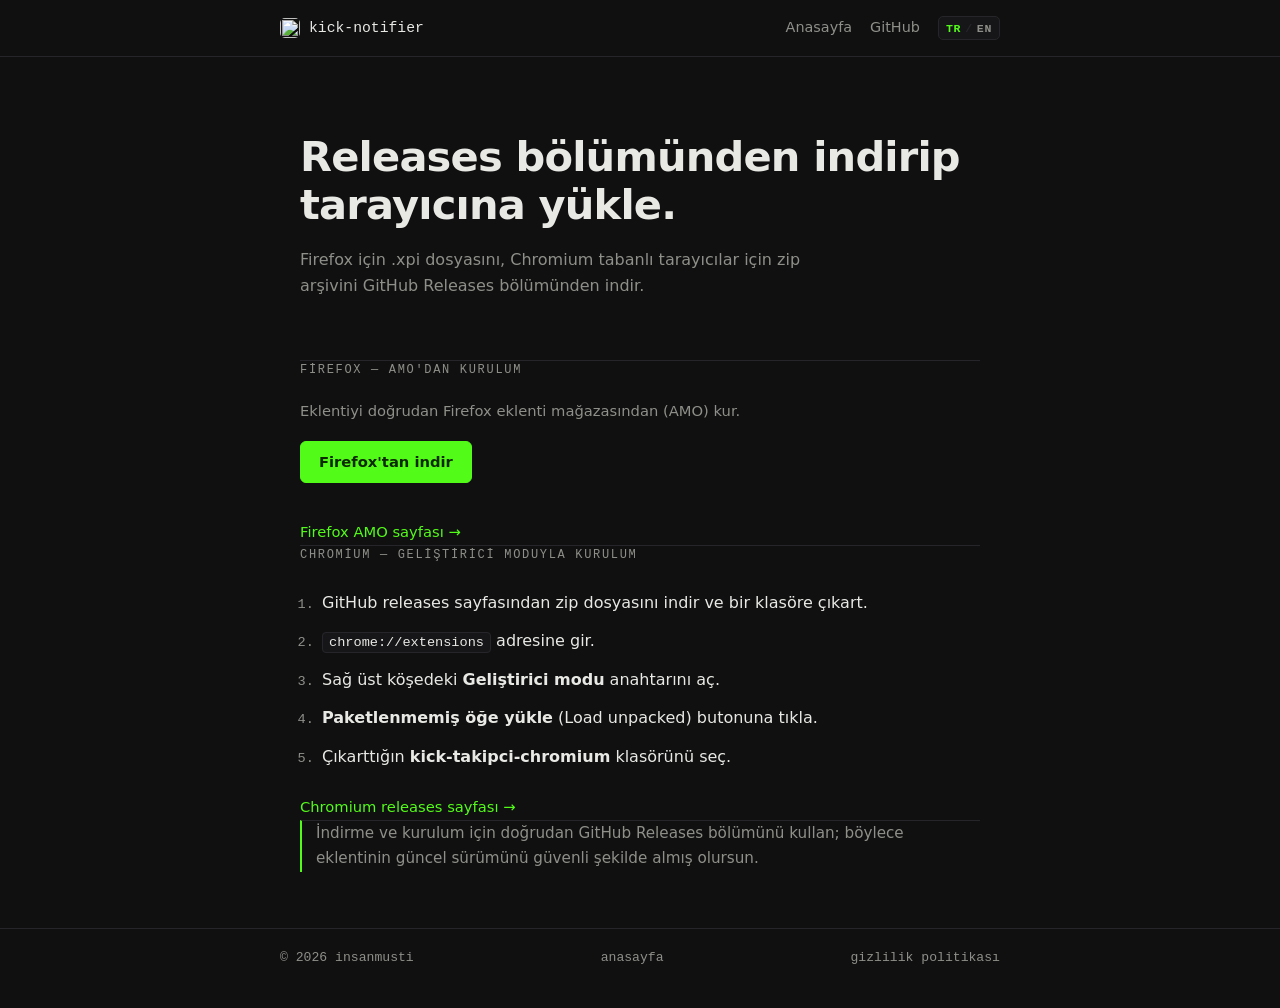
==== docs.html @ 858e82fa "remove changelog section from site" ====
<!doctype html>
<html lang="tr">
  <head>
    <meta charset="UTF-8" />
    <meta name="viewport" content="width=device-width, initial-scale=1.0" />
    <title>Kurulum Rehberi | Kick Notifier</title>
    <meta
      name="description"
      content="Kick Notifier eklentisini Firefox'a ve Chromium tabanlı tarayıcılara nasıl kuracağını öğren."
    />
    <meta
      http-equiv="Content-Security-Policy"
      content="default-src 'none'; style-src 'self'; img-src 'self'; script-src 'self'"
    />
    <link rel="icon" href="logo.png" />
    <link rel="stylesheet" href="styles.css" />
    <script src="lang.js?v=3" defer></script>
  </head>
  <body>
    <header class="site-header">
      <div class="wrap bar">
        <a class="brand" href="index.html">
          <img src="logo.png" alt="" width="20" height="20" />
          <span>kick-notifier</span>
        </a>
        <nav aria-label="Ana menü">
          <a href="index.html" data-i18n="nav.home">Anasayfa</a>
          <a href="https://github.com/insanmusti/kick-notifier" target="_blank" rel="noreferrer">GitHub</a>
          <button id="lang-toggle" class="lang-btn" type="button" title="Dil / Language">EN</button>
        </nav>
      </div>
    </header>

    <main class="wrap">
      <section class="intro">
        <h1 data-i18n="docs.h1">Releases bölümünden indirip tarayıcına yükle.</h1>
        <p class="lead" data-i18n="docs.lead">
          Firefox için .xpi dosyasını, Chromium tabanlı tarayıcılar için zip
          arşivini GitHub Releases bölümünden indir.
        </p>
      </section>

      <section id="firefox">
        <h2 class="section-title" data-i18n="docs.firefox">Firefox &mdash; AMO'dan kurulum</h2>
        <p class="docs-desc" data-i18n="docs.ff.desc">Eklentiyi doğrudan Firefox eklenti mağazasından (AMO) kur.</p>
        <a
          class="btn btn-solid docs-btn"
          href="https://addons.mozilla.org/en-US/firefox/addon/kick-live-stream-notifier/"
          target="_blank"
          rel="noreferrer"
        >
          <span data-i18n="docs.ff.btn">Firefox'tan indir</span>
        </a>
        <p class="after-steps">
          <a href="https://addons.mozilla.org/en-US/firefox/addon/kick-live-stream-notifier/" target="_blank" rel="noreferrer">
            <span data-i18n="docs.amo">Firefox AMO sayfası</span> &rarr;
          </a>
        </p>
      </section>

      <section id="chromium">
        <h2 class="section-title" data-i18n="docs.chromium">Chromium &mdash; geliştirici moduyla kurulum</h2>
        <ol class="steps">
          <li data-i18n="docs.c1">GitHub releases sayfasından zip dosyasını indir ve bir klasöre çıkart.</li>
          <li data-i18n="docs.c2"><code>chrome://extensions</code> adresine gir.</li>
          <li data-i18n="docs.c3">Sağ üst köşedeki <strong>Geliştirici modu</strong> anahtarını aç.</li>
          <li data-i18n="docs.c4"><strong>Paketlenmemiş öğe yükle</strong> (Load unpacked) butonuna tıkla.</li>
          <li data-i18n="docs.c5">Çıkarttığın <strong>kick-takipci-chromium</strong> klasörünü seç.</li>
        </ol>
        <p class="after-steps">
          <a href="https://github.com/insanmusti/kick-takipci-chromium/releases" target="_blank" rel="noreferrer">
            <span data-i18n="docs.chr">Chromium releases sayfası</span> &rarr;
          </a>
        </p>
      </section>

      <section class="note">
        <p data-i18n="docs.note">
          İndirme ve kurulum için doğrudan GitHub Releases bölümünü kullan; böylece
          eklentinin güncel sürümünü güvenli şekilde almış olursun.
        </p>
      </section>
    </main>

    <footer class="site-footer">
      <div class="wrap bar">
        <span data-i18n="footer.copy">&copy; 2026 insanmusti</span>
        <a href="index.html" data-i18n="footer.home.index">anasayfa</a>
        <a href="privacy.html" data-i18n="footer.privacy">gizlilik politikası</a>
      </div>
    </footer>
  </body>
</html>
---- styles.css ----
:root {
  --bg: #101011;
  --bg-soft: #161618;
  --text: #e8e8e4;
  --muted: #8f8f89;
  --line: #26262a;
  --accent: #53fc18;
}

* { box-sizing: border-box; }

html { scroll-behavior: smooth; }

body {
  margin: 0;
  min-height: 100vh;
  display: flex;
  flex-direction: column;
  background: var(--bg);
  color: var(--text);
  font: 16px/1.65 system-ui, -apple-system, "Segoe UI", sans-serif;
  -webkit-font-smoothing: antialiased;
}

img { display: block; }

a { color: inherit; text-decoration: none; }

::selection { background: var(--accent); color: #000; }

:focus-visible { outline: 1px solid var(--accent); outline-offset: 3px; }

.wrap {
  width: 100%;
  max-width: 720px;
  margin: 0 auto;
  padding: 0 20px;
}

.bar {
  display: flex;
  align-items: center;
  justify-content: space-between;
  gap: 16px;
}

/* header */

.site-header {
  border-bottom: 1px solid var(--line);
}

.site-header .bar {
  padding: 16px 0;
}

.brand {
  display: inline-flex;
  align-items: center;
  gap: 9px;
  font-family: ui-monospace, "SF Mono", Menlo, monospace;
  font-size: 0.92rem;
}

.brand img {
  width: 20px;
  height: 20px;
  border-radius: 5px;
}

nav {
  display: flex;
  flex-wrap: wrap;
  gap: 18px;
  font-size: 0.9rem;
  color: var(--muted);
}

nav a:hover { color: var(--text); }

.lang-btn {
  appearance: none;
  display: inline-flex;
  align-items: center;
  justify-content: center;
  gap: 4px;
  height: 24px;
  padding: 0 7px;
  border: 1px solid var(--line);
  border-radius: 5px;
  background: var(--bg-soft);
  color: var(--muted);
  font-family: ui-monospace, "SF Mono", Menlo, monospace;
  font-size: 0.72rem;
  font-weight: 600;
  letter-spacing: 0.06em;
  cursor: pointer;
  transition: color 0.15s ease, border-color 0.15s ease;
}

.lang-btn i {
  font-style: normal;
  color: var(--line);
}

.lang-btn span { color: var(--muted); }

.lang-btn span.on { color: var(--accent); }

.lang-btn:hover {
  color: var(--text);
  border-color: var(--accent);
}

main { flex: 1; }

/* intro */

.intro {
  padding: 76px 0 60px;
}

h1 {
  margin: 0 0 18px;
  max-width: 24ch;
  font-size: clamp(1.9rem, 5vw, 2.6rem);
  font-weight: 650;
  line-height: 1.15;
  letter-spacing: -0.02em;
}

.lead {
  max-width: 52ch;
  margin: 0;
  color: var(--muted);
}

.actions {
  display: flex;
  flex-wrap: wrap;
  gap: 10px;
  margin-top: 30px;
}

.btn {
  display: inline-flex;
  align-items: center;
  height: 42px;
  padding: 0 18px;
  border: 1px solid var(--line);
  border-radius: 6px;
  font-size: 0.92rem;
  font-weight: 500;
  transition: background 0.15s ease, border-color 0.15s ease;
}

.btn:hover {
  background: var(--bg-soft);
  border-color: #3a3a40;
}

.btn-solid {
  background: var(--accent);
  border-color: var(--accent);
  color: #0c2900;
  font-weight: 600;
}

.btn-solid:hover {
  background: #48dd13;
  border-color: #48dd13;
}

.compat {
  margin: 22px 0 0;
  color: var(--muted);
  font-family: ui-monospace, "SF Mono", Menlo, monospace;
  font-size: 0.82rem;
}

/* sections */

section + section {
  border-top: 1px solid var(--line);
}

#ozellikler,
#indir {
  padding: 44px 0;
}

.section-title {
  margin: 0 0 18px;
  font-family: ui-monospace, "SF Mono", Menlo, monospace;
  font-size: 0.75rem;
  font-weight: 500;
  letter-spacing: 0.14em;
  text-transform: uppercase;
  color: var(--muted);
}

.feature-list {
  list-style: none;
  margin: 0;
  padding: 0;
}

.feature-list li {
  display: flex;
  gap: 18px;
  padding: 13px 0;
}

.feature-list li:not(:last-child) {
  border-bottom: 1px solid var(--line);
}

.feature-list strong {
  flex: 0 0 130px;
  font-weight: 600;
}

.feature-list span {
  color: var(--muted);
}

/* downloads */

.downloads {
  display: grid;
  grid-template-columns: repeat(2, minmax(0, 1fr));
  border-top: 1px solid var(--line);
  border-bottom: 1px solid var(--line);
}

.dl {
  padding: 22px 0;
}

.dl:last-child {
  padding-left: 26px;
  border-left: 1px solid var(--line);
}

.dl h3 {
  margin: 0 0 6px;
  font-size: 1rem;
}

.dl p {
  margin: 0 0 12px;
  color: var(--muted);
  font-size: 0.92rem;
}

.dl a {
  color: var(--accent);
  font-size: 0.92rem;
}

.dl a:hover { text-decoration: underline; }

/* docs */

.steps {
  margin: 0;
  padding: 0 0 0 22px;
}

.docs-btn {
  margin: 0 0 18px;
}

.docs-desc {
  margin: 0 0 18px;
  color: var(--muted);
  font-size: 0.92rem;
}

.steps li {
  padding: 6px 0;
}

.steps li::marker {
  color: var(--muted);
  font-family: ui-monospace, "SF Mono", Menlo, monospace;
  font-size: 0.85em;
}

.after-steps {
  margin: 18px 0 0;
}

.after-steps a {
  color: var(--accent);
  font-size: 0.92rem;
}

.after-steps a:hover { text-decoration: underline; }

code {
  padding: 2px 6px;
  border: 1px solid var(--line);
  border-radius: 4px;
  background: var(--bg-soft);
  font-family: ui-monospace, "SF Mono", Menlo, monospace;
  font-size: 0.85em;
}

.note {
  margin-bottom: 56px;
  padding-left: 14px;
  border-left: 2px solid var(--accent);
}

.note p {
  margin: 0;
  color: var(--muted);
  font-size: 0.95rem;
}

/* footer */

.site-footer {
  border-top: 1px solid var(--line);
}

.site-footer .bar {
  padding: 18px 0 40px;
  color: var(--muted);
  font-family: ui-monospace, "SF Mono", Menlo, monospace;
  font-size: 0.82rem;
}

.site-footer a:hover { color: var(--text); }

@media (max-width: 560px) {
  .intro { padding: 56px 0 44px; }

  .downloads { grid-template-columns: 1fr; }

  .dl:last-child {
    padding-left: 0;
    border-left: 0;
    border-top: 1px solid var(--line);
  }
}
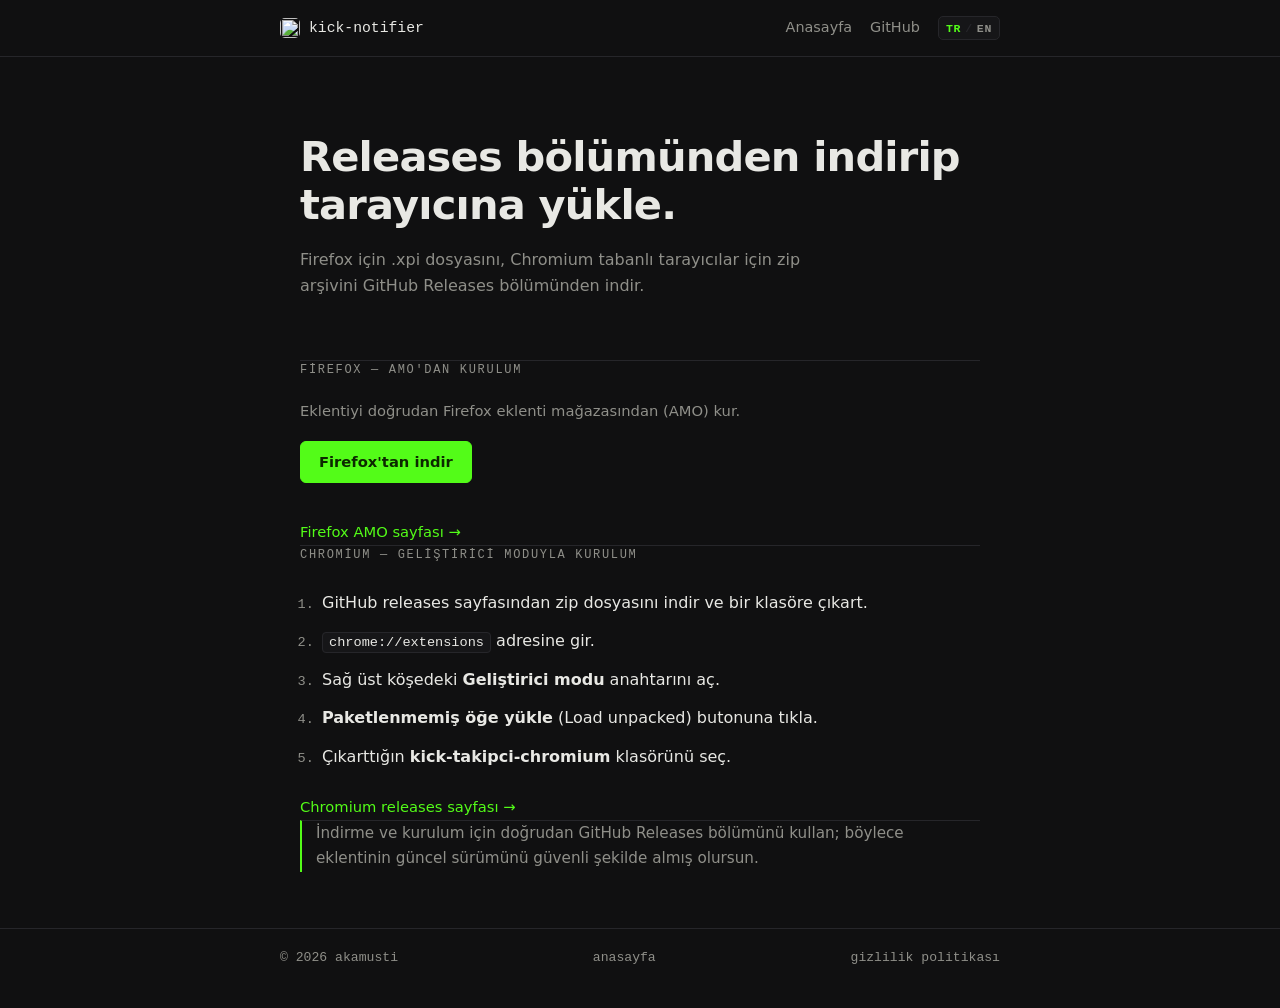
==== commit 6e9697d7: "rename github user insanmusti to akamusti" ====
--- a/docs.html
+++ b/docs.html
@@ -25,7 +25,7 @@
         </a>
         <nav aria-label="Ana menü">
           <a href="index.html" data-i18n="nav.home">Anasayfa</a>
-          <a href="https://github.com/insanmusti/kick-notifier" target="_blank" rel="noreferrer">GitHub</a>
+          <a href="https://github.com/akamusti/kick-notifier" target="_blank" rel="noreferrer">GitHub</a>
           <button id="lang-toggle" class="lang-btn" type="button" title="Dil / Language">EN</button>
         </nav>
       </div>
@@ -68,7 +68,7 @@
           <li data-i18n="docs.c5">Çıkarttığın <strong>kick-takipci-chromium</strong> klasörünü seç.</li>
         </ol>
         <p class="after-steps">
-          <a href="https://github.com/insanmusti/kick-takipci-chromium/releases" target="_blank" rel="noreferrer">
+          <a href="https://github.com/akamusti/kick-takipci-chromium/releases" target="_blank" rel="noreferrer">
             <span data-i18n="docs.chr">Chromium releases sayfası</span> &rarr;
           </a>
         </p>
@@ -84,7 +84,7 @@
 
     <footer class="site-footer">
       <div class="wrap bar">
-        <span data-i18n="footer.copy">&copy; 2026 insanmusti</span>
+        <span data-i18n="footer.copy">&copy; 2026 akamusti</span>
         <a href="index.html" data-i18n="footer.home.index">anasayfa</a>
         <a href="privacy.html" data-i18n="footer.privacy">gizlilik politikası</a>
       </div>
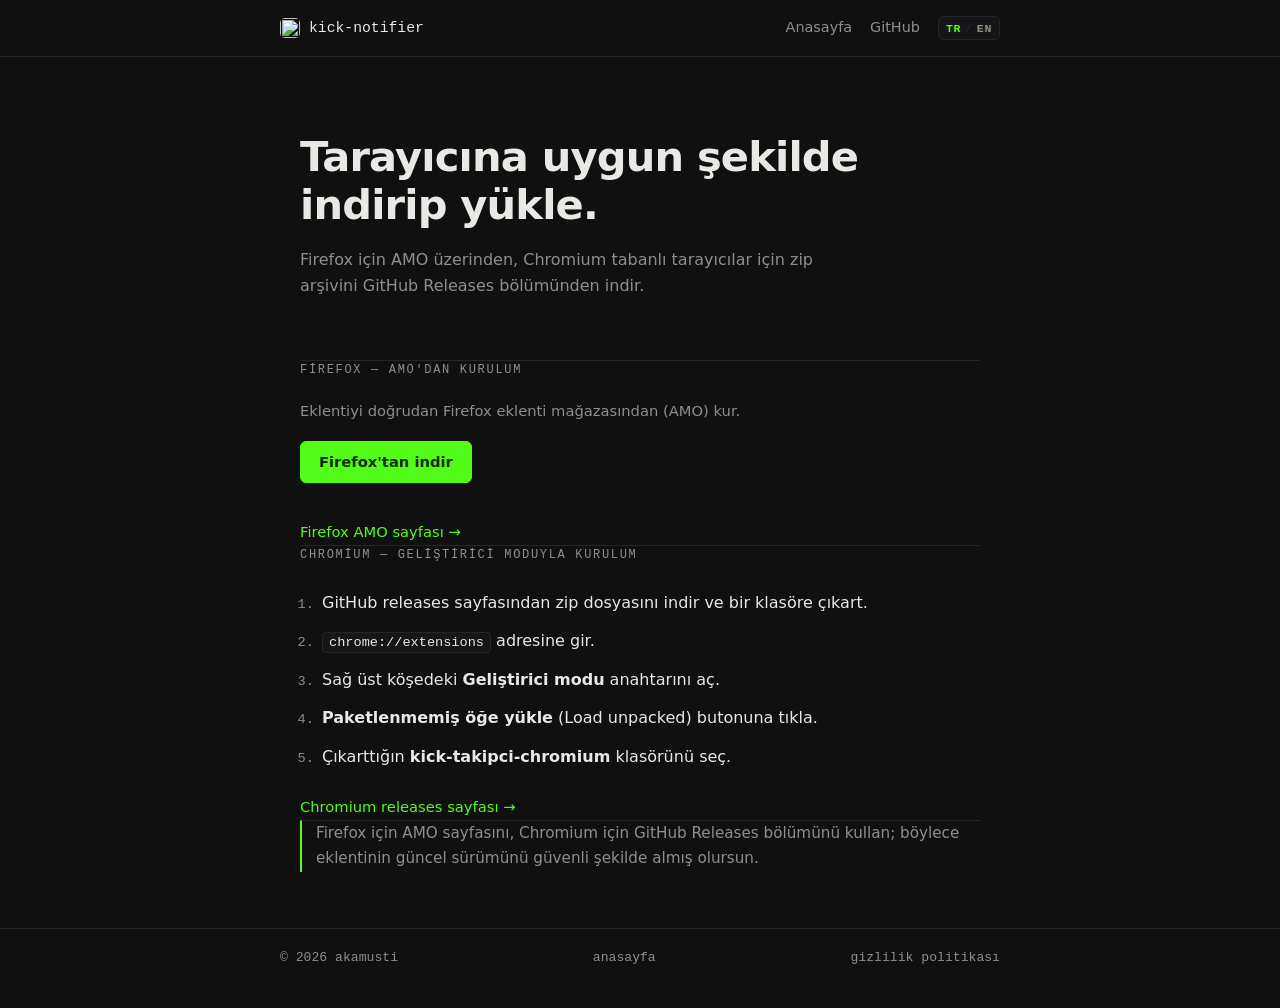
==== commit 82465dcf: "Replace stale .xpi wording with AMO install instructions" ====
--- a/docs.html
+++ b/docs.html
@@ -33,9 +33,9 @@
 
     <main class="wrap">
       <section class="intro">
-        <h1 data-i18n="docs.h1">Releases bölümünden indirip tarayıcına yükle.</h1>
+        <h1 data-i18n="docs.h1">Tarayıcına uygun şekilde indirip yükle.</h1>
         <p class="lead" data-i18n="docs.lead">
-          Firefox için .xpi dosyasını, Chromium tabanlı tarayıcılar için zip
+          Firefox için AMO üzerinden, Chromium tabanlı tarayıcılar için zip
           arşivini GitHub Releases bölümünden indir.
         </p>
       </section>
@@ -76,8 +76,8 @@
 
       <section class="note">
         <p data-i18n="docs.note">
-          İndirme ve kurulum için doğrudan GitHub Releases bölümünü kullan; böylece
-          eklentinin güncel sürümünü güvenli şekilde almış olursun.
+          Firefox için AMO sayfasını, Chromium için GitHub Releases bölümünü
+          kullan; böylece eklentinin güncel sürümünü güvenli şekilde almış olursun.
         </p>
       </section>
     </main>
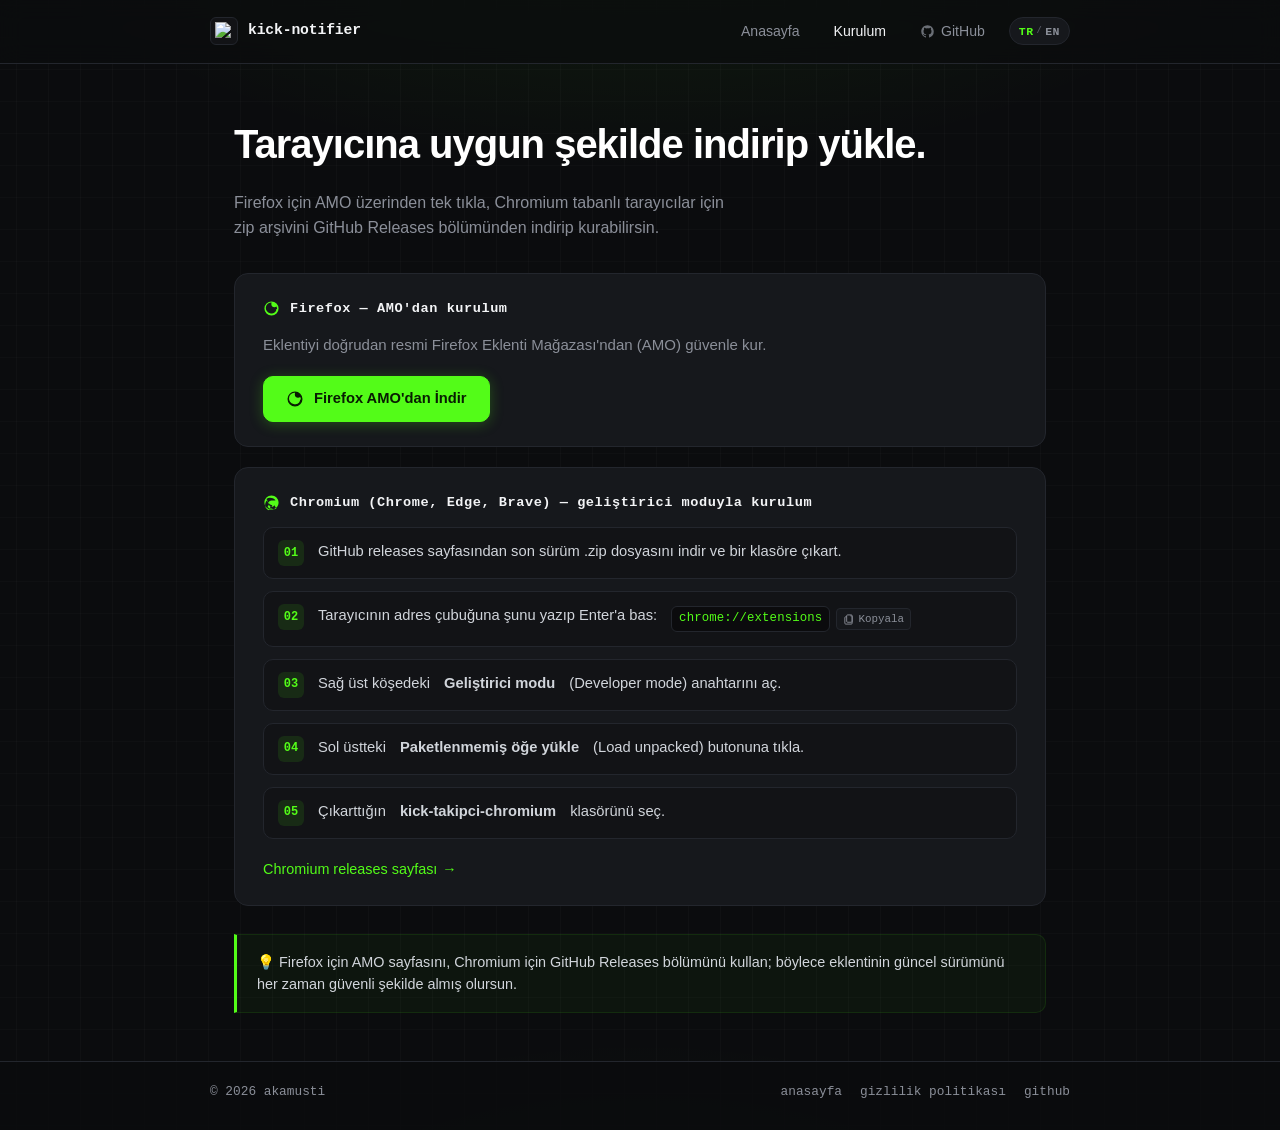
==== commit ce3dd1a2: "Enhance UI design with interactive preview, improved typography, and responsive styling" ====
--- a/docs.html
+++ b/docs.html
@@ -3,30 +3,40 @@
   <head>
     <meta charset="UTF-8" />
     <meta name="viewport" content="width=device-width, initial-scale=1.0" />
-    <title>Kurulum Rehberi | Kick Notifier</title>
+    <title>Kurulum Rehberi — Kick Notifier</title>
     <meta
       name="description"
-      content="Kick Notifier eklentisini Firefox'a ve Chromium tabanlı tarayıcılara nasıl kuracağını öğren."
+      content="Kick Notifier eklentisini Firefox'a ve Chromium tabanlı tarayıcılara (Chrome, Edge, Brave) nasıl kuracağını adım adım öğren."
     />
     <meta
       http-equiv="Content-Security-Policy"
-      content="default-src 'none'; style-src 'self'; img-src 'self'; script-src 'self'"
+      content="default-src 'none'; style-src 'self'; img-src 'self' data:; script-src 'self'"
     />
     <link rel="icon" href="logo.png" />
     <link rel="stylesheet" href="styles.css" />
-    <script src="lang.js?v=3" defer></script>
+    <script src="lang.js?v=5" defer></script>
   </head>
   <body>
     <header class="site-header">
       <div class="wrap bar">
-        <a class="brand" href="index.html">
-          <img src="logo.png" alt="" width="20" height="20" />
+        <a class="brand" href="index.html" aria-label="Kick Notifier Anasayfa">
+          <div class="brand-icon-wrap">
+            <img src="logo.png" alt="Kick Notifier Logo" width="20" height="20" />
+          </div>
           <span>kick-notifier</span>
         </a>
         <nav aria-label="Ana menü">
-          <a href="index.html" data-i18n="nav.home">Anasayfa</a>
-          <a href="https://github.com/akamusti/kick-notifier" target="_blank" rel="noreferrer">GitHub</a>
-          <button id="lang-toggle" class="lang-btn" type="button" title="Dil / Language">EN</button>
+          <a class="nav-link" href="index.html" data-i18n="nav.home">Anasayfa</a>
+          <a class="nav-link active" href="docs.html" data-i18n="nav.docs">Kurulum</a>
+          <a class="nav-link" href="https://github.com/akamusti/kick-notifier" target="_blank" rel="noreferrer">
+            <svg viewBox="0 0 24 24" fill="currentColor" aria-hidden="true">
+              <path fill-rule="evenodd" clip-rule="evenodd" d="M12 2C6.477 2 2 6.484 2 12.017c0 4.425 2.865 8.18 6.839 9.504.5.092.682-.217.682-.483 0-.237-.008-.868-.013-1.703-2.782.605-3.369-1.343-3.369-1.343-.454-1.158-1.11-1.466-1.11-1.466-.908-.62.069-.608.069-.608 1.003.07 1.53 1.032 1.53 1.032.892 1.53 2.341 1.088 2.91.832.092-.647.35-1.088.636-1.338-2.22-.253-4.555-1.113-4.555-4.951 0-1.093.39-1.988 1.029-2.688-.103-.253-.446-1.272.098-2.65 0 0 .84-.27 2.75 1.026A9.564 9.564 0 0112 6.844c.85.004 1.705.115 2.504.337 1.909-1.296 2.747-1.027 2.747-1.027.546 1.379.202 2.398.1 2.651.64.7 1.028 1.595 1.028 2.688 0 3.848-2.339 4.695-4.566 4.943.359.309.678.92.678 1.855 0 1.338-.012 2.419-.012 2.747 0 .268.18.58.688.482A10.019 10.019 0 0022 12.017C22 6.484 17.522 2 12 2z"/>
+            </svg>
+            <span>GitHub</span>
+          </a>
+          <button id="lang-toggle" class="lang-btn" type="button" title="Dili Değiştir / Switch Language">
+            <span class="on">TR</span><i>/</i><span>EN</span>
+          </button>
         </nav>
       </div>
     </header>
@@ -35,40 +45,59 @@
       <section class="intro">
         <h1 data-i18n="docs.h1">Tarayıcına uygun şekilde indirip yükle.</h1>
         <p class="lead" data-i18n="docs.lead">
-          Firefox için AMO üzerinden, Chromium tabanlı tarayıcılar için zip
-          arşivini GitHub Releases bölümünden indir.
+          Firefox için AMO üzerinden tek tıkla, Chromium tabanlı tarayıcılar için zip
+          arşivini GitHub Releases bölümünden indirip kurabilirsin.
         </p>
       </section>
 
-      <section id="firefox">
-        <h2 class="section-title" data-i18n="docs.firefox">Firefox &mdash; AMO'dan kurulum</h2>
-        <p class="docs-desc" data-i18n="docs.ff.desc">Eklentiyi doğrudan Firefox eklenti mağazasından (AMO) kur.</p>
+      <!-- Firefox Installation Card -->
+      <section id="firefox" class="section-card">
+        <h2 class="section-title">
+          <svg viewBox="0 0 24 24" fill="currentColor">
+            <path d="M12 2a10 10 0 1 0 10 10A10 10 0 0 0 12 2zm6.91 10.74a7.19 7.19 0 0 1-1.39 3.86 6.84 6.84 0 0 1-4.7 2.4 8.78 8.78 0 0 1-2.8-.23 7.8 7.8 0 0 1-4.66-3.1 7.27 7.27 0 0 1-1.36-4.67 7.74 7.74 0 0 1 2.32-5.41 7.17 7.17 0 0 1 4.74-2c.4 0 .8.04 1.18.11a5.6 5.6 0 0 0-.48 2.29c0 2.84 2.15 4.3 4.29 4.3a4.7 4.7 0 0 0 2.86-1.05 6.64 6.64 0 0 1 1 3.5z"/>
+          </svg>
+          <span data-i18n="docs.firefox">Firefox — AMO'dan kurulum</span>
+        </h2>
+        <p class="docs-desc" data-i18n="docs.ff.desc">Eklentiyi doğrudan resmi Firefox Eklenti Mağazası'ndan (AMO) güvenle kur.</p>
         <a
           class="btn btn-solid docs-btn"
           href="https://addons.mozilla.org/en-US/firefox/addon/kick-live-stream-notifier/"
           target="_blank"
           rel="noreferrer"
         >
-          <span data-i18n="docs.ff.btn">Firefox'tan indir</span>
+          <svg viewBox="0 0 24 24" fill="currentColor">
+            <path d="M12 2a10 10 0 1 0 10 10A10 10 0 0 0 12 2zm6.91 10.74a7.19 7.19 0 0 1-1.39 3.86 6.84 6.84 0 0 1-4.7 2.4 8.78 8.78 0 0 1-2.8-.23 7.8 7.8 0 0 1-4.66-3.1 7.27 7.27 0 0 1-1.36-4.67 7.74 7.74 0 0 1 2.32-5.41 7.17 7.17 0 0 1 4.74-2c.4 0 .8.04 1.18.11a5.6 5.6 0 0 0-.48 2.29c0 2.84 2.15 4.3 4.29 4.3a4.7 4.7 0 0 0 2.86-1.05 6.64 6.64 0 0 1 1 3.5z"/>
+          </svg>
+          <span data-i18n="docs.ff.btn">Firefox AMO'dan İndir</span>
         </a>
-        <p class="after-steps">
-          <a href="https://addons.mozilla.org/en-US/firefox/addon/kick-live-stream-notifier/" target="_blank" rel="noreferrer">
-            <span data-i18n="docs.amo">Firefox AMO sayfası</span> &rarr;
-          </a>
-        </p>
       </section>
 
-      <section id="chromium">
-        <h2 class="section-title" data-i18n="docs.chromium">Chromium &mdash; geliştirici moduyla kurulum</h2>
+      <!-- Chromium Installation Card -->
+      <section id="chromium" class="section-card">
+        <h2 class="section-title">
+          <svg viewBox="0 0 24 24" fill="currentColor">
+            <path d="M12 2C6.48 2 2 6.48 2 12s4.48 10 10 10 10-4.48 10-10S17.52 2 12 2zm0 3.6c2.47 0 4.6 1.44 5.64 3.53l-5.64.07a4.8 4.8 0 0 0-4.32 2.7l-2.8-4.86A8.4 8.4 0 0 1 12 5.6zm-6.4 3.7l2.8 4.85a4.8 4.8 0 0 0 2.4 3.97l-2.82 4.9A8.4 8.4 0 0 1 5.6 9.3zm6.4 9.1a4.8 4.8 0 0 0 4.16-2.4l2.82 4.89A8.39 8.39 0 0 1 12 20.4a8.4 8.4 0 0 1-5.64-2.13l2.82-4.9c.77 1.45 2.27 2.43 4 2.43z"/>
+          </svg>
+          <span data-i18n="docs.chromium">Chromium (Chrome, Edge, Brave) — geliştirici moduyla kurulum</span>
+        </h2>
         <ol class="steps">
-          <li data-i18n="docs.c1">GitHub releases sayfasından zip dosyasını indir ve bir klasöre çıkart.</li>
-          <li data-i18n="docs.c2"><code>chrome://extensions</code> adresine gir.</li>
-          <li data-i18n="docs.c3">Sağ üst köşedeki <strong>Geliştirici modu</strong> anahtarını aç.</li>
-          <li data-i18n="docs.c4"><strong>Paketlenmemiş öğe yükle</strong> (Load unpacked) butonuna tıkla.</li>
+          <li data-i18n="docs.c1">GitHub releases sayfasından son sürüm .zip dosyasını indir ve bir klasöre çıkart.</li>
+          <li>
+            <span data-i18n="docs.c2_prefix">Tarayıcının adres çubuğuna şunu yazıp Enter'a bas:</span>
+            <span class="code-copy-wrapper">
+              <code>chrome://extensions</code>
+              <button class="btn-copy" type="button" data-copy="chrome://extensions" title="Kopyala / Copy">
+                <svg viewBox="0 0 24 24" fill="none" stroke="currentColor" stroke-width="2"><path d="M8 4v12a2 2 0 002 2h8a2 2 0 002-2V4a2 2 0 00-2-2h-8a2 2 0 00-2 2z"/><path d="M16 4h2a2 2 0 012 2v14a2 2 0 01-2 2H6a2 2 0 01-2-2V8a2 2 0 012-2h2"/></svg>
+                <span class="copy-text" data-i18n="docs.copy">Kopyala</span>
+              </button>
+            </span>
+          </li>
+          <li data-i18n="docs.c3">Sağ üst köşedeki <strong>Geliştirici modu</strong> (Developer mode) anahtarını aç.</li>
+          <li data-i18n="docs.c4">Sol üstteki <strong>Paketlenmemiş öğe yükle</strong> (Load unpacked) butonuna tıkla.</li>
           <li data-i18n="docs.c5">Çıkarttığın <strong>kick-takipci-chromium</strong> klasörünü seç.</li>
         </ol>
         <p class="after-steps">
-          <a href="https://github.com/akamusti/kick-takipci-chromium/releases" target="_blank" rel="noreferrer">
+          <a class="link-accent" href="https://github.com/akamusti/kick-takipci-chromium/releases" target="_blank" rel="noreferrer">
             <span data-i18n="docs.chr">Chromium releases sayfası</span> &rarr;
           </a>
         </p>
@@ -76,8 +105,8 @@
 
       <section class="note">
         <p data-i18n="docs.note">
-          Firefox için AMO sayfasını, Chromium için GitHub Releases bölümünü
-          kullan; böylece eklentinin güncel sürümünü güvenli şekilde almış olursun.
+          💡 Firefox için AMO sayfasını, Chromium için GitHub Releases bölümünü
+          kullan; böylece eklentinin güncel sürümünü her zaman güvenli şekilde almış olursun.
         </p>
       </section>
     </main>
@@ -85,8 +114,11 @@
     <footer class="site-footer">
       <div class="wrap bar">
         <span data-i18n="footer.copy">&copy; 2026 akamusti</span>
-        <a href="index.html" data-i18n="footer.home.index">anasayfa</a>
-        <a href="privacy.html" data-i18n="footer.privacy">gizlilik politikası</a>
+        <span class="foot-links">
+          <a href="index.html" data-i18n="footer.home.index">anasayfa</a>
+          <a href="privacy.html" data-i18n="footer.privacy">gizlilik politikası</a>
+          <a href="https://github.com/akamusti/kick-notifier" target="_blank" rel="noreferrer">github</a>
+        </span>
       </div>
     </footer>
   </body>
--- a/styles.css
+++ b/styles.css
@@ -1,40 +1,82 @@
 :root {
-  --bg: #101011;
-  --bg-soft: #161618;
-  --text: #e8e8e4;
-  --muted: #8f8f89;
-  --line: #26262a;
+  --bg: #0b0c0e;
+  --bg-soft: #121316;
+  --bg-card: #16181c;
+  --bg-card-hover: #1c1e24;
+  --text: #f3f4f6;
+  --text-dim: #d1d5db;
+  --muted: #8b8f99;
+  --muted-dark: #525660;
+  --line: #23262d;
+  --line-hover: #373b45;
   --accent: #53fc18;
-}
-
-* { box-sizing: border-box; }
-
-html { scroll-behavior: smooth; }
+  --accent-hover: #46e012;
+  --accent-dim: rgba(83, 252, 24, 0.1);
+  --accent-glow: rgba(83, 252, 24, 0.25);
+  --accent-text: #081d02;
+  --radius-sm: 6px;
+  --radius-md: 10px;
+  --radius-lg: 14px;
+  --radius-full: 9999px;
+  --font-mono: ui-monospace, "SF Mono", "Cascadia Code", Menlo, Consolas, monospace;
+}
+
+* {
+  box-sizing: border-box;
+}
+
+html {
+  scroll-behavior: smooth;
+}
 
 body {
   margin: 0;
   min-height: 100vh;
+  min-height: 100dvh;
   display: flex;
   flex-direction: column;
-  background: var(--bg);
-  color: var(--text);
-  font: 16px/1.65 system-ui, -apple-system, "Segoe UI", sans-serif;
+  background-color: var(--bg);
+  color: var(--text);
+  font-family: -apple-system, BlinkMacSystemFont, "Segoe UI", Roboto, Oxygen, Ubuntu, Cantarell, "Helvetica Neue", sans-serif;
+  font-size: 15px;
+  line-height: 1.6;
   -webkit-font-smoothing: antialiased;
-}
-
-img { display: block; }
-
-a { color: inherit; text-decoration: none; }
-
-::selection { background: var(--accent); color: #000; }
-
-:focus-visible { outline: 1px solid var(--accent); outline-offset: 3px; }
+  -moz-osx-font-smoothing: grayscale;
+  background-image: 
+    radial-gradient(ellipse 80% 50% at 50% -20%, rgba(83, 252, 24, 0.12), transparent 70%),
+    radial-gradient(ellipse 60% 40% at 50% 120%, rgba(83, 252, 24, 0.08), transparent 70%),
+    linear-gradient(to right, rgba(255, 255, 255, 0.02) 1px, transparent 1px),
+    linear-gradient(to bottom, rgba(255, 255, 255, 0.02) 1px, transparent 1px);
+  background-size: 100% 100%, 100% 100%, 32px 32px, 32px 32px;
+  background-position: center top, center bottom, center center, center center;
+}
+
+img {
+  display: block;
+  max-width: 100%;
+}
+
+a {
+  color: inherit;
+  text-decoration: none;
+  transition: color 0.15s ease, border-color 0.15s ease;
+}
+
+::selection {
+  background: var(--accent);
+  color: var(--accent-text);
+}
+
+:focus-visible {
+  outline: 2px solid var(--accent);
+  outline-offset: 3px;
+}
 
 .wrap {
   width: 100%;
-  max-width: 720px;
+  max-width: 860px;
   margin: 0 auto;
-  padding: 0 20px;
+  padding: 0 24px;
 }
 
 .bar {
@@ -44,304 +86,774 @@
   gap: 16px;
 }
 
-/* header */
-
+/* ================= Header ================= */
 .site-header {
+  position: sticky;
+  top: 0;
+  z-index: 50;
+  backdrop-filter: blur(12px);
+  -webkit-backdrop-filter: blur(12px);
+  background: rgba(11, 12, 14, 0.75);
   border-bottom: 1px solid var(--line);
 }
 
 .site-header .bar {
-  padding: 16px 0;
+  padding: 14px 0;
 }
 
 .brand {
   display: inline-flex;
   align-items: center;
-  gap: 9px;
-  font-family: ui-monospace, "SF Mono", Menlo, monospace;
+  gap: 10px;
+  font-family: var(--font-mono);
   font-size: 0.92rem;
+  font-weight: 600;
+  color: var(--text);
+  letter-spacing: -0.01em;
+}
+
+.brand-icon-wrap {
+  position: relative;
+  display: flex;
+  align-items: center;
+  justify-content: center;
+  width: 28px;
+  height: 28px;
+  border-radius: var(--radius-sm);
+  background: var(--bg-soft);
+  border: 1px solid var(--line);
+  overflow: hidden;
+  transition: border-color 0.2s ease, transform 0.2s ease;
+}
+
+.brand:hover .brand-icon-wrap {
+  border-color: var(--accent);
+  transform: translateY(-1px);
+  box-shadow: 0 0 12px var(--accent-dim);
 }
 
 .brand img {
-  width: 20px;
-  height: 20px;
-  border-radius: 5px;
+  width: 18px;
+  height: 18px;
+}
+
+.brand span {
+  transition: color 0.2s ease;
+}
+
+.brand:hover span {
+  color: #ffffff;
 }
 
 nav {
   display: flex;
-  flex-wrap: wrap;
-  gap: 18px;
-  font-size: 0.9rem;
-  color: var(--muted);
-}
-
-nav a:hover { color: var(--text); }
+  align-items: center;
+  gap: 14px;
+  font-size: 0.88rem;
+  color: var(--muted);
+}
+
+.nav-link {
+  display: inline-flex;
+  align-items: center;
+  gap: 6px;
+  padding: 6px 10px;
+  border-radius: var(--radius-sm);
+  transition: color 0.15s ease, background 0.15s ease;
+}
+
+.nav-link:hover {
+  color: var(--text);
+  background: rgba(255, 255, 255, 0.04);
+}
+
+.nav-link.active {
+  color: var(--text);
+  font-weight: 500;
+}
+
+.nav-link svg {
+  width: 15px;
+  height: 15px;
+  opacity: 0.75;
+  transition: opacity 0.15s ease;
+}
+
+.nav-link:hover svg {
+  opacity: 1;
+}
 
 .lang-btn {
   appearance: none;
   display: inline-flex;
   align-items: center;
-  justify-content: center;
-  gap: 4px;
-  height: 24px;
-  padding: 0 7px;
-  border: 1px solid var(--line);
-  border-radius: 5px;
-  background: var(--bg-soft);
-  color: var(--muted);
-  font-family: ui-monospace, "SF Mono", Menlo, monospace;
+  gap: 3px;
+  height: 28px;
+  padding: 0 9px;
+  border: 1px solid var(--line);
+  border-radius: var(--radius-full);
+  background: var(--bg-card);
+  color: var(--muted);
+  font-family: var(--font-mono);
   font-size: 0.72rem;
   font-weight: 600;
-  letter-spacing: 0.06em;
+  letter-spacing: 0.04em;
   cursor: pointer;
-  transition: color 0.15s ease, border-color 0.15s ease;
+  transition: all 0.2s ease;
 }
 
 .lang-btn i {
   font-style: normal;
-  color: var(--line);
-}
-
-.lang-btn span { color: var(--muted); }
-
-.lang-btn span.on { color: var(--accent); }
+  color: var(--muted-dark);
+  font-size: 0.75em;
+}
+
+.lang-btn span {
+  transition: color 0.15s ease;
+}
+
+.lang-btn span.on {
+  color: var(--accent);
+}
 
 .lang-btn:hover {
   color: var(--text);
-  border-color: var(--accent);
-}
-
-main { flex: 1; }
-
-/* intro */
-
-.intro {
-  padding: 76px 0 60px;
-}
-
-h1 {
-  margin: 0 0 18px;
-  max-width: 24ch;
-  font-size: clamp(1.9rem, 5vw, 2.6rem);
-  font-weight: 650;
+  border-color: var(--line-hover);
+  background: var(--bg-card-hover);
+  box-shadow: 0 0 10px var(--accent-dim);
+}
+
+main {
+  flex: 1;
+}
+
+/* ================= Hero ================= */
+.hero-wrap {
+  display: flex;
+  flex-direction: column;
+  align-items: center;
+  justify-content: center;
+  padding-top: 36px;
+  padding-bottom: 56px;
+}
+
+.hero {
+  width: 100%;
+  max-width: 680px;
+  text-align: center;
+  margin: 0 auto;
+}
+
+.badge {
+  display: inline-flex;
+  align-items: center;
+  gap: 8px;
+  margin: 0 0 20px;
+  padding: 5px 14px;
+  border: 1px solid var(--line);
+  border-radius: var(--radius-full);
+  background: rgba(22, 24, 28, 0.7);
+  backdrop-filter: blur(8px);
+  color: var(--text-dim);
+  font-family: var(--font-mono);
+  font-size: 0.76rem;
+  letter-spacing: 0.03em;
+  box-shadow: 0 2px 8px rgba(0, 0, 0, 0.3);
+}
+
+.badge-dot {
+  width: 7px;
+  height: 7px;
+  border-radius: 50%;
+  background: var(--accent);
+  box-shadow: 0 0 8px var(--accent);
+  animation: pulse-dot 2.2s infinite ease-in-out;
+}
+
+@keyframes pulse-dot {
+  0% {
+    transform: scale(0.95);
+    box-shadow: 0 0 0 0 rgba(83, 252, 24, 0.7);
+  }
+  70% {
+    transform: scale(1);
+    box-shadow: 0 0 0 6px rgba(83, 252, 24, 0);
+  }
+  100% {
+    transform: scale(0.95);
+    box-shadow: 0 0 0 0 rgba(83, 252, 24, 0);
+  }
+}
+
+.hero h1 {
+  margin: 0 auto 18px;
+  font-size: clamp(2.1rem, 5.5vw, 3.1rem);
+  font-weight: 750;
   line-height: 1.15;
-  letter-spacing: -0.02em;
-}
-
-.lead {
+  letter-spacing: -0.03em;
+  text-wrap: balance;
+  color: #ffffff;
+}
+
+.hero h1 .accent-text {
+  background: linear-gradient(135deg, #ffffff 40%, var(--accent) 100%);
+  -webkit-background-clip: text;
+  -webkit-text-fill-color: transparent;
+}
+
+.hero .lead {
   max-width: 52ch;
-  margin: 0;
-  color: var(--muted);
-}
-
-.actions {
-  display: flex;
+  margin: 0 auto 28px;
+  color: var(--muted);
+  font-size: 1.05rem;
+  line-height: 1.6;
+  text-wrap: balance;
+}
+
+.hero .actions {
+  display: flex;
+  align-items: center;
+  justify-content: center;
   flex-wrap: wrap;
+  gap: 12px;
+  margin-top: 10px;
+}
+
+.btn {
+  display: inline-flex;
+  align-items: center;
+  justify-content: center;
   gap: 10px;
-  margin-top: 30px;
-}
-
-.btn {
-  display: inline-flex;
-  align-items: center;
-  height: 42px;
-  padding: 0 18px;
-  border: 1px solid var(--line);
-  border-radius: 6px;
+  height: 46px;
+  padding: 0 22px;
+  border: 1px solid var(--line);
+  border-radius: var(--radius-md);
   font-size: 0.92rem;
-  font-weight: 500;
-  transition: background 0.15s ease, border-color 0.15s ease;
+  font-weight: 600;
+  cursor: pointer;
+  background: var(--bg-card);
+  color: var(--text);
+  box-shadow: 0 2px 4px rgba(0, 0, 0, 0.2);
+  transition: all 0.2s cubic-bezier(0.16, 1, 0.3, 1);
+  user-select: none;
 }
 
 .btn:hover {
-  background: var(--bg-soft);
-  border-color: #3a3a40;
+  background: var(--bg-card-hover);
+  border-color: var(--line-hover);
+  transform: translateY(-2px);
+  box-shadow: 0 6px 16px rgba(0, 0, 0, 0.4);
+}
+
+.btn:active {
+  transform: translateY(0);
+}
+
+.btn svg {
+  width: 18px;
+  height: 18px;
+  flex-shrink: 0;
 }
 
 .btn-solid {
   background: var(--accent);
   border-color: var(--accent);
-  color: #0c2900;
+  color: var(--accent-text);
+  box-shadow: 0 2px 14px var(--accent-glow);
+}
+
+.btn-solid:hover {
+  background: var(--accent-hover);
+  border-color: var(--accent-hover);
+  color: #000000;
+  box-shadow: 0 6px 24px rgba(83, 252, 24, 0.4);
+}
+
+.btn-solid svg {
+  fill: currentColor;
+}
+
+/* ================= Feature Pills ================= */
+.feature-pills {
+  display: flex;
+  align-items: center;
+  justify-content: center;
+  flex-wrap: wrap;
+  gap: 10px;
+  margin-top: 32px;
+}
+
+.pill {
+  display: inline-flex;
+  align-items: center;
+  gap: 6px;
+  padding: 6px 12px;
+  border: 1px solid rgba(255, 255, 255, 0.05);
+  border-radius: var(--radius-full);
+  background: rgba(255, 255, 255, 0.02);
+  color: var(--muted);
+  font-size: 0.78rem;
+  font-family: var(--font-mono);
+  transition: border-color 0.2s ease, color 0.2s ease, background 0.2s ease;
+}
+
+.pill:hover {
+  border-color: var(--line-hover);
+  color: var(--text-dim);
+  background: rgba(255, 255, 255, 0.04);
+}
+
+.pill svg {
+  width: 13px;
+  height: 13px;
+  color: var(--accent);
+}
+
+/* ================= Extension Mockup Card ================= */
+.mockup-container {
+  width: 100%;
+  max-width: 440px;
+  margin: 44px auto 0;
+  perspective: 1000px;
+}
+
+.mockup-card {
+  background: var(--bg-card);
+  border: 1px solid var(--line);
+  border-radius: var(--radius-lg);
+  box-shadow: 
+    0 16px 40px rgba(0, 0, 0, 0.6),
+    0 0 0 1px rgba(255, 255, 255, 0.04),
+    0 0 32px rgba(83, 252, 24, 0.06);
+  overflow: hidden;
+  text-align: left;
+  transition: transform 0.3s ease, border-color 0.3s ease, box-shadow 0.3s ease;
+}
+
+.mockup-card:hover {
+  transform: translateY(-3px);
+  border-color: rgba(83, 252, 24, 0.3);
+  box-shadow: 
+    0 20px 48px rgba(0, 0, 0, 0.7),
+    0 0 0 1px rgba(83, 252, 24, 0.2),
+    0 0 40px rgba(83, 252, 24, 0.1);
+}
+
+.mockup-header {
+  display: flex;
+  align-items: center;
+  justify-content: space-between;
+  padding: 12px 16px;
+  background: var(--bg-soft);
+  border-bottom: 1px solid var(--line);
+}
+
+.mockup-title {
+  display: flex;
+  align-items: center;
+  gap: 8px;
+  font-family: var(--font-mono);
+  font-size: 0.8rem;
   font-weight: 600;
-}
-
-.btn-solid:hover {
-  background: #48dd13;
-  border-color: #48dd13;
-}
-
-.compat {
-  margin: 22px 0 0;
-  color: var(--muted);
-  font-family: ui-monospace, "SF Mono", Menlo, monospace;
-  font-size: 0.82rem;
-}
-
-/* sections */
-
-section + section {
-  border-top: 1px solid var(--line);
-}
-
-#ozellikler,
-#indir {
-  padding: 44px 0;
+  color: var(--text);
+}
+
+.mockup-title img {
+  width: 16px;
+  height: 16px;
+  border-radius: 3px;
+}
+
+.mockup-status-live {
+  display: inline-flex;
+  align-items: center;
+  gap: 5px;
+  padding: 2px 7px;
+  border-radius: var(--radius-full);
+  background: var(--accent-dim);
+  color: var(--accent);
+  font-family: var(--font-mono);
+  font-size: 0.68rem;
+  font-weight: 600;
+}
+
+.mockup-search-bar {
+  display: flex;
+  align-items: center;
+  gap: 8px;
+  margin: 12px 14px 8px;
+  padding: 7px 12px;
+  background: rgba(0, 0, 0, 0.3);
+  border: 1px solid var(--line);
+  border-radius: var(--radius-sm);
+  color: var(--muted-dark);
+  font-size: 0.78rem;
+}
+
+.mockup-search-bar svg {
+  width: 13px;
+  height: 13px;
+  opacity: 0.6;
+}
+
+.mockup-list {
+  display: flex;
+  flex-direction: column;
+  padding: 4px 10px 10px;
+  gap: 4px;
+}
+
+.mockup-item {
+  display: flex;
+  align-items: center;
+  justify-content: space-between;
+  padding: 9px 10px;
+  border-radius: var(--radius-sm);
+  background: rgba(255, 255, 255, 0.015);
+  border: 1px solid transparent;
+  transition: all 0.15s ease;
+}
+
+.mockup-item:hover {
+  background: rgba(255, 255, 255, 0.05);
+  border-color: var(--line);
+}
+
+.mockup-streamer {
+  display: flex;
+  align-items: center;
+  gap: 10px;
+}
+
+.mockup-avatar {
+  position: relative;
+  width: 32px;
+  height: 32px;
+  border-radius: 50%;
+  background: #252830;
+  display: flex;
+  align-items: center;
+  justify-content: center;
+  font-weight: 700;
+  font-size: 0.75rem;
+  color: #fff;
+  border: 1px solid var(--line);
+}
+
+.mockup-avatar.live::after {
+  content: "";
+  position: absolute;
+  bottom: 0;
+  right: 0;
+  width: 8px;
+  height: 8px;
+  border-radius: 50%;
+  background: var(--accent);
+  border: 2px solid var(--bg-card);
+}
+
+.mockup-info {
+  display: flex;
+  flex-direction: column;
+}
+
+.mockup-name {
+  font-weight: 600;
+  font-size: 0.84rem;
+  color: var(--text);
+  line-height: 1.2;
+}
+
+.mockup-game {
+  font-size: 0.72rem;
+  color: var(--muted);
+}
+
+.mockup-meta {
+  display: flex;
+  flex-direction: column;
+  align-items: flex-end;
+  gap: 3px;
+}
+
+.mockup-badge-live {
+  display: inline-flex;
+  align-items: center;
+  gap: 4px;
+  padding: 2px 6px;
+  border-radius: 4px;
+  background: var(--accent-dim);
+  color: var(--accent);
+  font-family: var(--font-mono);
+  font-size: 0.65rem;
+  font-weight: 700;
+  letter-spacing: 0.02em;
+}
+
+.mockup-viewers {
+  font-family: var(--font-mono);
+  font-size: 0.72rem;
+  color: var(--muted);
+}
+
+.mockup-badge-off {
+  display: inline-flex;
+  align-items: center;
+  padding: 2px 6px;
+  border-radius: 4px;
+  background: rgba(255, 255, 255, 0.04);
+  color: var(--muted-dark);
+  font-family: var(--font-mono);
+  font-size: 0.65rem;
+  font-weight: 600;
+}
+
+/* ================= Inner Page Layouts (Docs & Privacy) ================= */
+.intro {
+  padding: 48px 0 32px;
+}
+
+.intro h1 {
+  margin: 0 0 14px;
+  font-size: clamp(1.8rem, 4.5vw, 2.5rem);
+  font-weight: 750;
+  letter-spacing: -0.025em;
+  color: #ffffff;
+}
+
+.intro .lead {
+  max-width: 56ch;
+  margin: 0;
+  color: var(--muted);
+  font-size: 1rem;
+}
+
+.section-card {
+  background: var(--bg-card);
+  border: 1px solid var(--line);
+  border-radius: var(--radius-lg);
+  padding: 24px 28px;
+  margin-bottom: 20px;
+  transition: border-color 0.2s ease, box-shadow 0.2s ease;
+}
+
+.section-card:hover {
+  border-color: var(--line-hover);
+  box-shadow: 0 4px 20px rgba(0, 0, 0, 0.3);
 }
 
 .section-title {
+  display: flex;
+  align-items: center;
+  gap: 10px;
+  margin: 0 0 14px;
+  font-family: var(--font-mono);
+  font-size: 0.85rem;
+  font-weight: 600;
+  letter-spacing: 0.04em;
+  color: var(--text);
+}
+
+.section-title svg {
+  width: 17px;
+  height: 17px;
+  color: var(--accent);
+}
+
+.docs-desc {
   margin: 0 0 18px;
-  font-family: ui-monospace, "SF Mono", Menlo, monospace;
-  font-size: 0.75rem;
-  font-weight: 500;
-  letter-spacing: 0.14em;
-  text-transform: uppercase;
-  color: var(--muted);
-}
-
-.feature-list {
+  color: var(--muted);
+  font-size: 0.94rem;
+}
+
+.steps {
   list-style: none;
+  counter-reset: step-counter;
   margin: 0;
   padding: 0;
-}
-
-.feature-list li {
-  display: flex;
-  gap: 18px;
-  padding: 13px 0;
-}
-
-.feature-list li:not(:last-child) {
-  border-bottom: 1px solid var(--line);
-}
-
-.feature-list strong {
-  flex: 0 0 130px;
-  font-weight: 600;
-}
-
-.feature-list span {
-  color: var(--muted);
-}
-
-/* downloads */
-
-.downloads {
-  display: grid;
-  grid-template-columns: repeat(2, minmax(0, 1fr));
-  border-top: 1px solid var(--line);
-  border-bottom: 1px solid var(--line);
-}
-
-.dl {
-  padding: 22px 0;
-}
-
-.dl:last-child {
-  padding-left: 26px;
-  border-left: 1px solid var(--line);
-}
-
-.dl h3 {
-  margin: 0 0 6px;
-  font-size: 1rem;
-}
-
-.dl p {
-  margin: 0 0 12px;
-  color: var(--muted);
+  display: flex;
+  flex-direction: column;
+  gap: 12px;
+}
+
+.steps li {
+  counter-increment: step-counter;
+  display: flex;
+  align-items: flex-start;
+  gap: 14px;
+  padding: 12px 14px;
+  background: var(--bg-soft);
+  border: 1px solid var(--line);
+  border-radius: var(--radius-md);
   font-size: 0.92rem;
-}
-
-.dl a {
+  color: var(--text-dim);
+}
+
+.steps li::before {
+  content: counter(step-counter, decimal-leading-zero);
+  flex-shrink: 0;
+  display: inline-flex;
+  align-items: center;
+  justify-content: center;
+  width: 26px;
+  height: 26px;
+  border-radius: var(--radius-sm);
+  background: var(--accent-dim);
   color: var(--accent);
-  font-size: 0.92rem;
-}
-
-.dl a:hover { text-decoration: underline; }
-
-/* docs */
-
-.steps {
-  margin: 0;
-  padding: 0 0 0 22px;
-}
-
-.docs-btn {
-  margin: 0 0 18px;
-}
-
-.docs-desc {
-  margin: 0 0 18px;
-  color: var(--muted);
-  font-size: 0.92rem;
-}
-
-.steps li {
-  padding: 6px 0;
-}
-
-.steps li::marker {
-  color: var(--muted);
-  font-family: ui-monospace, "SF Mono", Menlo, monospace;
-  font-size: 0.85em;
+  font-family: var(--font-mono);
+  font-size: 0.75rem;
+  font-weight: 700;
+}
+
+.code-copy-wrapper {
+  display: inline-flex;
+  align-items: center;
+  gap: 6px;
+  margin: 2px 0;
+  vertical-align: middle;
+}
+
+code {
+  display: inline-block;
+  padding: 2px 7px;
+  border: 1px solid var(--line);
+  border-radius: var(--radius-sm);
+  background: rgba(0, 0, 0, 0.4);
+  color: var(--accent);
+  font-family: var(--font-mono);
+  font-size: 0.84em;
+  letter-spacing: 0.01em;
+}
+
+.btn-copy {
+  appearance: none;
+  display: inline-flex;
+  align-items: center;
+  gap: 4px;
+  height: 22px;
+  padding: 0 6px;
+  border: 1px solid var(--line);
+  border-radius: 4px;
+  background: var(--bg-card);
+  color: var(--muted);
+  font-family: var(--font-mono);
+  font-size: 0.68rem;
+  cursor: pointer;
+  transition: all 0.15s ease;
+}
+
+.btn-copy:hover {
+  color: var(--text);
+  border-color: var(--accent);
+  background: var(--bg-card-hover);
+}
+
+.btn-copy svg {
+  width: 11px;
+  height: 11px;
 }
 
 .after-steps {
   margin: 18px 0 0;
 }
 
-.after-steps a {
+.link-accent {
+  display: inline-flex;
+  align-items: center;
+  gap: 5px;
   color: var(--accent);
-  font-size: 0.92rem;
-}
-
-.after-steps a:hover { text-decoration: underline; }
-
-code {
-  padding: 2px 6px;
-  border: 1px solid var(--line);
-  border-radius: 4px;
-  background: var(--bg-soft);
-  font-family: ui-monospace, "SF Mono", Menlo, monospace;
-  font-size: 0.85em;
+  font-size: 0.9rem;
+  font-weight: 500;
+}
+
+.link-accent:hover {
+  text-decoration: underline;
+  color: var(--accent-hover);
 }
 
 .note {
-  margin-bottom: 56px;
-  padding-left: 14px;
-  border-left: 2px solid var(--accent);
+  margin: 28px 0 48px;
+  padding: 16px 20px;
+  border-left: 3px solid var(--accent);
+  border-radius: 0 var(--radius-md) var(--radius-md) 0;
+  background: rgba(83, 252, 24, 0.04);
+  border-top: 1px solid rgba(83, 252, 24, 0.1);
+  border-right: 1px solid rgba(83, 252, 24, 0.1);
+  border-bottom: 1px solid rgba(83, 252, 24, 0.1);
 }
 
 .note p {
   margin: 0;
-  color: var(--muted);
-  font-size: 0.95rem;
-}
-
-/* footer */
-
+  color: var(--text-dim);
+  font-size: 0.9rem;
+  line-height: 1.55;
+}
+
+/* ================= Footer ================= */
 .site-footer {
+  margin-top: auto;
   border-top: 1px solid var(--line);
+  background: rgba(11, 12, 14, 0.9);
 }
 
 .site-footer .bar {
-  padding: 18px 0 40px;
-  color: var(--muted);
-  font-family: ui-monospace, "SF Mono", Menlo, monospace;
-  font-size: 0.82rem;
-}
-
-.site-footer a:hover { color: var(--text); }
-
-@media (max-width: 560px) {
-  .intro { padding: 56px 0 44px; }
-
-  .downloads { grid-template-columns: 1fr; }
-
-  .dl:last-child {
-    padding-left: 0;
-    border-left: 0;
-    border-top: 1px solid var(--line);
-  }
-}
+  padding: 20px 0 28px;
+  color: var(--muted);
+  font-family: var(--font-mono);
+  font-size: 0.8rem;
+}
+
+.site-footer a {
+  color: var(--muted);
+}
+
+.site-footer a:hover {
+  color: var(--text);
+}
+
+.foot-links {
+  display: inline-flex;
+  align-items: center;
+  gap: 18px;
+}
+
+/* ================= Responsive ================= */
+@media (max-width: 640px) {
+  .hero-wrap {
+    padding-top: 24px;
+    padding-bottom: 40px;
+  }
+
+  .hero h1 {
+    font-size: 1.85rem;
+  }
+
+  .hero .lead {
+    font-size: 0.95rem;
+  }
+
+  .hero .btn {
+    width: 100%;
+    min-width: 0;
+  }
+
+  .feature-pills {
+    flex-direction: column;
+    width: 100%;
+  }
+
+  .pill {
+    width: 100%;
+    justify-content: center;
+  }
+
+  .section-card {
+    padding: 18px 18px;
+  }
+
+  .site-footer .bar {
+    flex-direction: column;
+    gap: 12px;
+    text-align: center;
+  }
+}
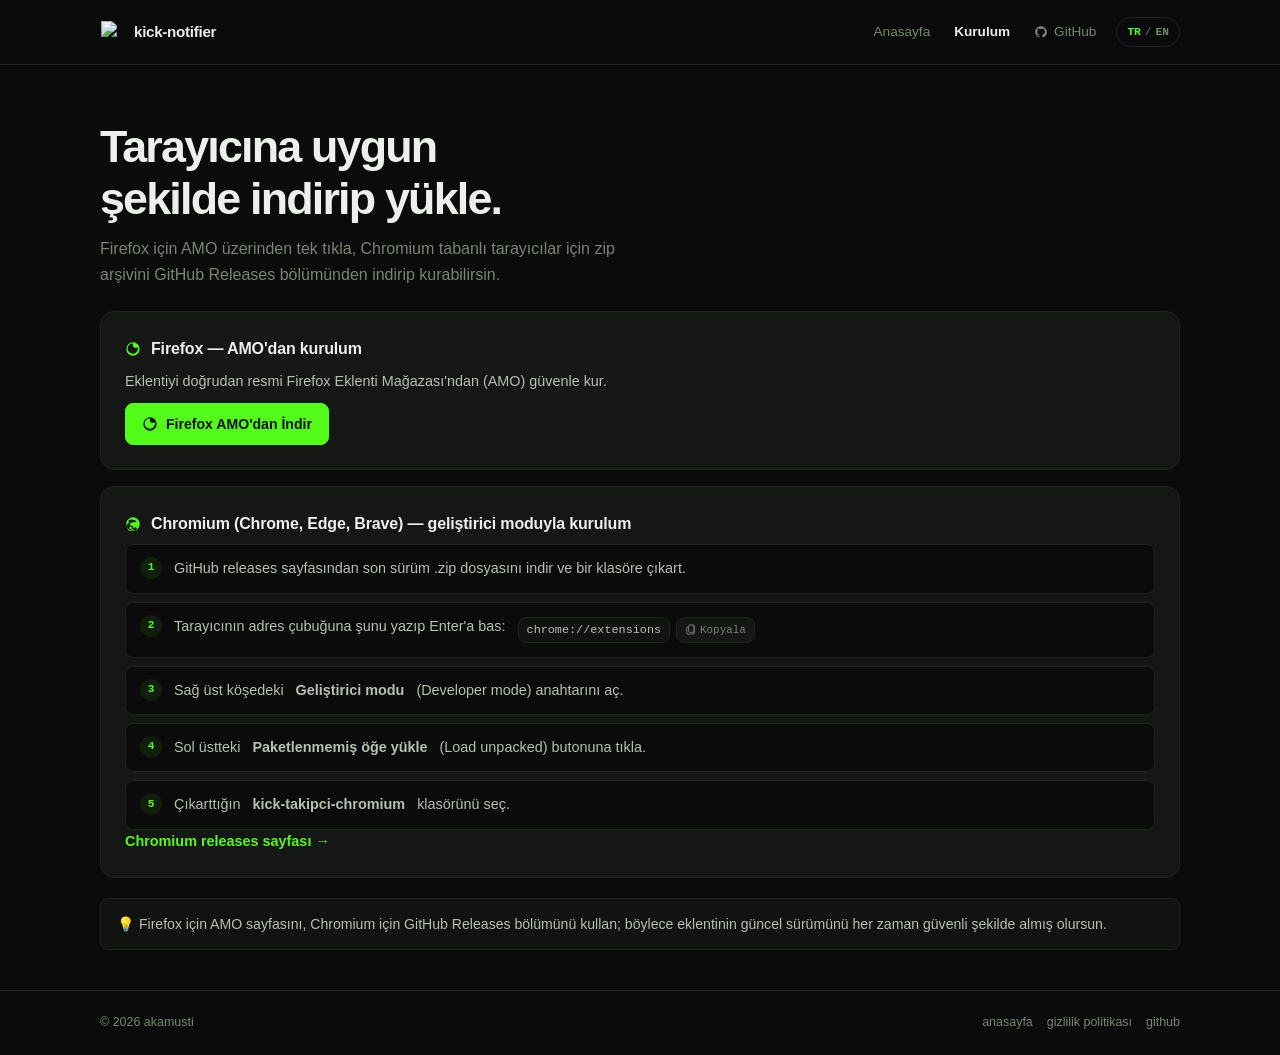
==== commit ba8869e9: "Redesign site with a minimalist UI from scratch" ====
--- a/docs.html
+++ b/docs.html
@@ -14,7 +14,7 @@
     />
     <link rel="icon" href="logo.png" />
     <link rel="stylesheet" href="styles.css" />
-    <script src="lang.js?v=5" defer></script>
+    <script src="lang.js?v=6" defer></script>
   </head>
   <body>
     <header class="site-header">
--- a/styles.css
+++ b/styles.css
@@ -1,33 +1,28 @@
 :root {
-  --bg: #0b0c0e;
-  --bg-soft: #121316;
-  --bg-card: #16181c;
-  --bg-card-hover: #1c1e24;
-  --text: #f3f4f6;
-  --text-dim: #d1d5db;
-  --muted: #8b8f99;
-  --muted-dark: #525660;
-  --line: #23262d;
-  --line-hover: #373b45;
+  color-scheme: dark;
+  --bg: #0a0b0a;
+  --bg-elev: #111311;
+  --bg-card: #141714;
+  --text: #ecefeb;
+  --text-dim: #b7beb3;
+  --muted: #7a8377;
+  --muted-dark: #555d53;
+  --line: #1f241f;
+  --line-hover: #2e362e;
   --accent: #53fc18;
-  --accent-hover: #46e012;
-  --accent-dim: rgba(83, 252, 24, 0.1);
-  --accent-glow: rgba(83, 252, 24, 0.25);
-  --accent-text: #081d02;
-  --radius-sm: 6px;
-  --radius-md: 10px;
+  --accent-hover: #69ff36;
+  --accent-soft: rgba(83, 252, 24, 0.08);
+  --accent-text: #061003;
+  --radius: 8px;
   --radius-lg: 14px;
-  --radius-full: 9999px;
-  --font-mono: ui-monospace, "SF Mono", "Cascadia Code", Menlo, Consolas, monospace;
-}
-
-* {
-  box-sizing: border-box;
-}
-
-html {
-  scroll-behavior: smooth;
-}
+  --font-mono: ui-monospace, "SF Mono", Menlo, Consolas, monospace;
+  --max: 1080px;
+  --content: 640px;
+}
+
+* { box-sizing: border-box; }
+
+html { scroll-behavior: smooth; }
 
 body {
   margin: 0;
@@ -35,48 +30,30 @@
   min-height: 100dvh;
   display: flex;
   flex-direction: column;
-  background-color: var(--bg);
+  background: var(--bg);
   color: var(--text);
   font-family: -apple-system, BlinkMacSystemFont, "Segoe UI", Roboto, Oxygen, Ubuntu, Cantarell, "Helvetica Neue", sans-serif;
-  font-size: 15px;
+  font-size: 16px;
   line-height: 1.6;
   -webkit-font-smoothing: antialiased;
   -moz-osx-font-smoothing: grayscale;
-  background-image: 
-    radial-gradient(ellipse 80% 50% at 50% -20%, rgba(83, 252, 24, 0.12), transparent 70%),
-    radial-gradient(ellipse 60% 40% at 50% 120%, rgba(83, 252, 24, 0.08), transparent 70%),
-    linear-gradient(to right, rgba(255, 255, 255, 0.02) 1px, transparent 1px),
-    linear-gradient(to bottom, rgba(255, 255, 255, 0.02) 1px, transparent 1px);
-  background-size: 100% 100%, 100% 100%, 32px 32px, 32px 32px;
-  background-position: center top, center bottom, center center, center center;
-}
-
-img {
-  display: block;
-  max-width: 100%;
-}
-
-a {
-  color: inherit;
-  text-decoration: none;
-  transition: color 0.15s ease, border-color 0.15s ease;
-}
-
-::selection {
-  background: var(--accent);
-  color: var(--accent-text);
-}
+}
+
+img { display: block; max-width: 100%; }
+
+a { color: inherit; text-decoration: none; }
+
+::selection { background: var(--accent); color: var(--accent-text); }
 
 :focus-visible {
   outline: 2px solid var(--accent);
   outline-offset: 3px;
+  border-radius: 4px;
 }
 
 .wrap {
-  width: 100%;
-  max-width: 860px;
+  width: min(100% - 48px, var(--max));
   margin: 0 auto;
-  padding: 0 24px;
 }
 
 .bar {
@@ -86,71 +63,43 @@
   gap: 16px;
 }
 
-/* ================= Header ================= */
+/* Header */
 .site-header {
   position: sticky;
   top: 0;
-  z-index: 50;
-  backdrop-filter: blur(12px);
-  -webkit-backdrop-filter: blur(12px);
-  background: rgba(11, 12, 14, 0.75);
+  z-index: 10;
   border-bottom: 1px solid var(--line);
-}
-
-.site-header .bar {
-  padding: 14px 0;
-}
+  background: rgba(10, 11, 10, 0.85);
+  backdrop-filter: blur(10px);
+  -webkit-backdrop-filter: blur(10px);
+}
+
+.site-header .bar { min-height: 64px; }
 
 .brand {
   display: inline-flex;
   align-items: center;
   gap: 10px;
-  font-family: var(--font-mono);
-  font-size: 0.92rem;
+  font-size: 0.95rem;
   font-weight: 600;
-  color: var(--text);
-  letter-spacing: -0.01em;
+  letter-spacing: -0.02em;
 }
 
 .brand-icon-wrap {
-  position: relative;
-  display: flex;
-  align-items: center;
-  justify-content: center;
-  width: 28px;
-  height: 28px;
-  border-radius: var(--radius-sm);
-  background: var(--bg-soft);
-  border: 1px solid var(--line);
-  overflow: hidden;
-  transition: border-color 0.2s ease, transform 0.2s ease;
-}
-
-.brand:hover .brand-icon-wrap {
-  border-color: var(--accent);
-  transform: translateY(-1px);
-  box-shadow: 0 0 12px var(--accent-dim);
-}
-
-.brand img {
-  width: 18px;
-  height: 18px;
-}
-
-.brand span {
-  transition: color 0.2s ease;
-}
-
-.brand:hover span {
-  color: #ffffff;
-}
+  display: grid;
+  place-items: center;
+  width: 24px;
+  height: 24px;
+}
+
+.brand img { width: 22px; height: 22px; }
 
 nav {
   display: flex;
   align-items: center;
-  gap: 14px;
-  font-size: 0.88rem;
-  color: var(--muted);
+  gap: 4px;
+  color: var(--muted);
+  font-size: 0.85rem;
 }
 
 .nav-link {
@@ -158,551 +107,224 @@
   align-items: center;
   gap: 6px;
   padding: 6px 10px;
-  border-radius: var(--radius-sm);
-  transition: color 0.15s ease, background 0.15s ease;
-}
-
-.nav-link:hover {
-  color: var(--text);
-  background: rgba(255, 255, 255, 0.04);
-}
-
-.nav-link.active {
-  color: var(--text);
-  font-weight: 500;
-}
-
-.nav-link svg {
-  width: 15px;
-  height: 15px;
-  opacity: 0.75;
-  transition: opacity 0.15s ease;
-}
-
-.nav-link:hover svg {
-  opacity: 1;
-}
+  border-radius: var(--radius);
+  transition: color 150ms ease, background-color 150ms ease;
+}
+
+.nav-link:hover { color: var(--text); background: var(--bg-elev); }
+.nav-link.active { color: var(--text); font-weight: 600; }
+
+.nav-link svg { width: 14px; height: 14px; }
 
 .lang-btn {
-  appearance: none;
-  display: inline-flex;
-  align-items: center;
-  gap: 3px;
-  height: 28px;
-  padding: 0 9px;
-  border: 1px solid var(--line);
-  border-radius: var(--radius-full);
-  background: var(--bg-card);
+  display: inline-flex;
+  align-items: center;
+  gap: 4px;
+  min-height: 30px;
+  margin-left: 6px;
+  padding: 0 10px;
+  border: 1px solid var(--line);
+  border-radius: 9999px;
+  background: transparent;
   color: var(--muted);
   font-family: var(--font-mono);
-  font-size: 0.72rem;
+  font-size: 0.7rem;
   font-weight: 600;
-  letter-spacing: 0.04em;
   cursor: pointer;
-  transition: all 0.2s ease;
-}
-
-.lang-btn i {
-  font-style: normal;
-  color: var(--muted-dark);
-  font-size: 0.75em;
-}
-
-.lang-btn span {
-  transition: color 0.15s ease;
-}
-
-.lang-btn span.on {
-  color: var(--accent);
-}
-
-.lang-btn:hover {
-  color: var(--text);
-  border-color: var(--line-hover);
-  background: var(--bg-card-hover);
-  box-shadow: 0 0 10px var(--accent-dim);
-}
-
-main {
-  flex: 1;
-}
-
-/* ================= Hero ================= */
+  transition: border-color 150ms ease, color 150ms ease, background-color 150ms ease;
+}
+
+.lang-btn:hover { border-color: var(--line-hover); background: var(--bg-elev); color: var(--text); }
+.lang-btn i { color: var(--muted-dark); font-style: normal; }
+.lang-btn span.on { color: var(--accent); }
+
+/* Main */
+main { flex: 1; }
+
+/* Hero */
 .hero-wrap {
   display: flex;
-  flex-direction: column;
   align-items: center;
   justify-content: center;
-  padding-top: 36px;
-  padding-bottom: 56px;
+  padding: clamp(64px, 12vh, 128px) 0;
 }
 
 .hero {
   width: 100%;
-  max-width: 680px;
+  max-width: var(--content);
+  margin: 0 auto;
   text-align: center;
-  margin: 0 auto;
 }
 
 .badge {
   display: inline-flex;
   align-items: center;
   gap: 8px;
-  margin: 0 0 20px;
-  padding: 5px 14px;
-  border: 1px solid var(--line);
-  border-radius: var(--radius-full);
-  background: rgba(22, 24, 28, 0.7);
-  backdrop-filter: blur(8px);
-  color: var(--text-dim);
-  font-family: var(--font-mono);
-  font-size: 0.76rem;
-  letter-spacing: 0.03em;
-  box-shadow: 0 2px 8px rgba(0, 0, 0, 0.3);
+  margin-bottom: 24px;
+  color: var(--muted);
+  font-size: 0.72rem;
+  font-weight: 500;
+  letter-spacing: 0.04em;
+  text-transform: uppercase;
 }
 
 .badge-dot {
-  width: 7px;
-  height: 7px;
+  width: 6px;
+  height: 6px;
   border-radius: 50%;
   background: var(--accent);
-  box-shadow: 0 0 8px var(--accent);
-  animation: pulse-dot 2.2s infinite ease-in-out;
-}
-
-@keyframes pulse-dot {
-  0% {
-    transform: scale(0.95);
-    box-shadow: 0 0 0 0 rgba(83, 252, 24, 0.7);
-  }
-  70% {
-    transform: scale(1);
-    box-shadow: 0 0 0 6px rgba(83, 252, 24, 0);
-  }
-  100% {
-    transform: scale(0.95);
-    box-shadow: 0 0 0 0 rgba(83, 252, 24, 0);
-  }
 }
 
 .hero h1 {
   margin: 0 auto 18px;
-  font-size: clamp(2.1rem, 5.5vw, 3.1rem);
-  font-weight: 750;
-  line-height: 1.15;
-  letter-spacing: -0.03em;
+  font-size: clamp(2.4rem, 6vw, 4rem);
+  font-weight: 650;
+  line-height: 1.08;
+  letter-spacing: -0.05em;
   text-wrap: balance;
-  color: #ffffff;
-}
-
-.hero h1 .accent-text {
-  background: linear-gradient(135deg, #ffffff 40%, var(--accent) 100%);
-  -webkit-background-clip: text;
-  -webkit-text-fill-color: transparent;
-}
+  max-width: 16ch;
+}
+
+.hero-highlight { color: var(--accent); }
 
 .hero .lead {
-  max-width: 52ch;
-  margin: 0 auto 28px;
-  color: var(--muted);
-  font-size: 1.05rem;
-  line-height: 1.6;
-  text-wrap: balance;
+  max-width: 46ch;
+  margin: 0 auto 32px;
+  color: var(--muted);
+  font-size: 1rem;
+  line-height: 1.7;
+  text-wrap: pretty;
 }
 
 .hero .actions {
-  display: flex;
-  align-items: center;
-  justify-content: center;
-  flex-wrap: wrap;
-  gap: 12px;
-  margin-top: 10px;
-}
-
-.btn {
-  display: inline-flex;
-  align-items: center;
-  justify-content: center;
-  gap: 10px;
-  height: 46px;
-  padding: 0 22px;
-  border: 1px solid var(--line);
-  border-radius: var(--radius-md);
-  font-size: 0.92rem;
-  font-weight: 600;
-  cursor: pointer;
-  background: var(--bg-card);
-  color: var(--text);
-  box-shadow: 0 2px 4px rgba(0, 0, 0, 0.2);
-  transition: all 0.2s cubic-bezier(0.16, 1, 0.3, 1);
-  user-select: none;
-}
-
-.btn:hover {
-  background: var(--bg-card-hover);
-  border-color: var(--line-hover);
-  transform: translateY(-2px);
-  box-shadow: 0 6px 16px rgba(0, 0, 0, 0.4);
-}
-
-.btn:active {
-  transform: translateY(0);
-}
-
-.btn svg {
-  width: 18px;
-  height: 18px;
-  flex-shrink: 0;
-}
-
-.btn-solid {
-  background: var(--accent);
-  border-color: var(--accent);
-  color: var(--accent-text);
-  box-shadow: 0 2px 14px var(--accent-glow);
-}
-
-.btn-solid:hover {
-  background: var(--accent-hover);
-  border-color: var(--accent-hover);
-  color: #000000;
-  box-shadow: 0 6px 24px rgba(83, 252, 24, 0.4);
-}
-
-.btn-solid svg {
-  fill: currentColor;
-}
-
-/* ================= Feature Pills ================= */
-.feature-pills {
   display: flex;
   align-items: center;
   justify-content: center;
   flex-wrap: wrap;
   gap: 10px;
+}
+
+.btn {
+  display: inline-flex;
+  min-height: 42px;
+  align-items: center;
+  justify-content: center;
+  gap: 8px;
+  padding: 0 16px;
+  border: 1px solid var(--line);
+  border-radius: var(--radius);
+  background: var(--bg-card);
+  color: var(--text);
+  font-size: 0.88rem;
+  font-weight: 600;
+  cursor: pointer;
+  user-select: none;
+  transition: transform 120ms ease, border-color 150ms ease, background-color 150ms ease, color 150ms ease;
+}
+
+.btn:hover { border-color: var(--line-hover); background: var(--bg-elev); }
+.btn:active { transform: scale(0.98); }
+.btn svg { width: 16px; height: 16px; flex: 0 0 auto; }
+
+.btn-solid {
+  border-color: var(--accent);
+  background: var(--accent);
+  color: var(--accent-text);
+}
+
+.btn-solid:hover {
+  border-color: var(--accent-hover);
+  background: var(--accent-hover);
+  color: var(--accent-text);
+}
+
+.hero-proof {
+  display: flex;
+  align-items: center;
+  justify-content: center;
+  flex-wrap: wrap;
+  gap: 8px 20px;
   margin-top: 32px;
-}
-
-.pill {
-  display: inline-flex;
-  align-items: center;
-  gap: 6px;
-  padding: 6px 12px;
-  border: 1px solid rgba(255, 255, 255, 0.05);
-  border-radius: var(--radius-full);
-  background: rgba(255, 255, 255, 0.02);
-  color: var(--muted);
-  font-size: 0.78rem;
-  font-family: var(--font-mono);
-  transition: border-color 0.2s ease, color 0.2s ease, background 0.2s ease;
-}
-
-.pill:hover {
-  border-color: var(--line-hover);
-  color: var(--text-dim);
-  background: rgba(255, 255, 255, 0.04);
-}
-
-.pill svg {
-  width: 13px;
-  height: 13px;
+  color: var(--muted);
+  font-size: 0.75rem;
+}
+
+.hero-proof span { display: inline-flex; align-items: center; }
+.hero-proof span + span::before {
+  content: "·";
+  margin-right: 20px;
   color: var(--accent);
 }
 
-/* ================= Extension Mockup Card ================= */
-.mockup-container {
-  width: 100%;
-  max-width: 440px;
-  margin: 44px auto 0;
-  perspective: 1000px;
-}
-
-.mockup-card {
+/* Docs / Privacy shared */
+.intro { padding: 56px 0 24px; }
+.intro h1 {
+  margin: 0 0 12px;
+  font-size: clamp(2rem, 5vw, 2.8rem);
+  font-weight: 650;
+  line-height: 1.15;
+  letter-spacing: -0.04em;
+  text-wrap: balance;
+  max-width: 18ch;
+}
+.intro .lead { max-width: 60ch; margin: 0; color: var(--muted); font-size: 1rem; }
+
+.section-card {
+  margin-bottom: 16px;
+  padding: 24px;
+  border: 1px solid var(--line);
+  border-radius: var(--radius-lg);
   background: var(--bg-card);
-  border: 1px solid var(--line);
-  border-radius: var(--radius-lg);
-  box-shadow: 
-    0 16px 40px rgba(0, 0, 0, 0.6),
-    0 0 0 1px rgba(255, 255, 255, 0.04),
-    0 0 32px rgba(83, 252, 24, 0.06);
-  overflow: hidden;
-  text-align: left;
-  transition: transform 0.3s ease, border-color 0.3s ease, box-shadow 0.3s ease;
-}
-
-.mockup-card:hover {
-  transform: translateY(-3px);
-  border-color: rgba(83, 252, 24, 0.3);
-  box-shadow: 
-    0 20px 48px rgba(0, 0, 0, 0.7),
-    0 0 0 1px rgba(83, 252, 24, 0.2),
-    0 0 40px rgba(83, 252, 24, 0.1);
-}
-
-.mockup-header {
-  display: flex;
-  align-items: center;
-  justify-content: space-between;
-  padding: 12px 16px;
-  background: var(--bg-soft);
-  border-bottom: 1px solid var(--line);
-}
-
-.mockup-title {
-  display: flex;
-  align-items: center;
+}
+
+.section-title {
+  display: flex;
+  align-items: center;
+  gap: 10px;
+  margin: 0 0 10px;
+  font-size: 1rem;
+  font-weight: 600;
+  letter-spacing: -0.01em;
+}
+.section-title svg { width: 16px; height: 16px; flex: 0 0 auto; color: var(--accent); }
+
+.docs-desc { margin: 0 0 16px; color: var(--muted); font-size: 0.9rem; }
+
+.steps {
+  display: flex;
+  flex-direction: column;
   gap: 8px;
-  font-family: var(--font-mono);
-  font-size: 0.8rem;
-  font-weight: 600;
-  color: var(--text);
-}
-
-.mockup-title img {
-  width: 16px;
-  height: 16px;
-  border-radius: 3px;
-}
-
-.mockup-status-live {
-  display: inline-flex;
-  align-items: center;
-  gap: 5px;
-  padding: 2px 7px;
-  border-radius: var(--radius-full);
-  background: var(--accent-dim);
-  color: var(--accent);
-  font-family: var(--font-mono);
-  font-size: 0.68rem;
-  font-weight: 600;
-}
-
-.mockup-search-bar {
-  display: flex;
-  align-items: center;
-  gap: 8px;
-  margin: 12px 14px 8px;
-  padding: 7px 12px;
-  background: rgba(0, 0, 0, 0.3);
-  border: 1px solid var(--line);
-  border-radius: var(--radius-sm);
-  color: var(--muted-dark);
-  font-size: 0.78rem;
-}
-
-.mockup-search-bar svg {
-  width: 13px;
-  height: 13px;
-  opacity: 0.6;
-}
-
-.mockup-list {
-  display: flex;
-  flex-direction: column;
-  padding: 4px 10px 10px;
-  gap: 4px;
-}
-
-.mockup-item {
-  display: flex;
-  align-items: center;
-  justify-content: space-between;
-  padding: 9px 10px;
-  border-radius: var(--radius-sm);
-  background: rgba(255, 255, 255, 0.015);
-  border: 1px solid transparent;
-  transition: all 0.15s ease;
-}
-
-.mockup-item:hover {
-  background: rgba(255, 255, 255, 0.05);
-  border-color: var(--line);
-}
-
-.mockup-streamer {
-  display: flex;
-  align-items: center;
-  gap: 10px;
-}
-
-.mockup-avatar {
-  position: relative;
-  width: 32px;
-  height: 32px;
-  border-radius: 50%;
-  background: #252830;
-  display: flex;
-  align-items: center;
-  justify-content: center;
-  font-weight: 700;
-  font-size: 0.75rem;
-  color: #fff;
-  border: 1px solid var(--line);
-}
-
-.mockup-avatar.live::after {
-  content: "";
-  position: absolute;
-  bottom: 0;
-  right: 0;
-  width: 8px;
-  height: 8px;
-  border-radius: 50%;
-  background: var(--accent);
-  border: 2px solid var(--bg-card);
-}
-
-.mockup-info {
-  display: flex;
-  flex-direction: column;
-}
-
-.mockup-name {
-  font-weight: 600;
-  font-size: 0.84rem;
-  color: var(--text);
-  line-height: 1.2;
-}
-
-.mockup-game {
-  font-size: 0.72rem;
-  color: var(--muted);
-}
-
-.mockup-meta {
-  display: flex;
-  flex-direction: column;
-  align-items: flex-end;
-  gap: 3px;
-}
-
-.mockup-badge-live {
-  display: inline-flex;
-  align-items: center;
-  gap: 4px;
-  padding: 2px 6px;
-  border-radius: 4px;
-  background: var(--accent-dim);
-  color: var(--accent);
-  font-family: var(--font-mono);
-  font-size: 0.65rem;
-  font-weight: 700;
-  letter-spacing: 0.02em;
-}
-
-.mockup-viewers {
-  font-family: var(--font-mono);
-  font-size: 0.72rem;
-  color: var(--muted);
-}
-
-.mockup-badge-off {
-  display: inline-flex;
-  align-items: center;
-  padding: 2px 6px;
-  border-radius: 4px;
-  background: rgba(255, 255, 255, 0.04);
-  color: var(--muted-dark);
-  font-family: var(--font-mono);
-  font-size: 0.65rem;
-  font-weight: 600;
-}
-
-/* ================= Inner Page Layouts (Docs & Privacy) ================= */
-.intro {
-  padding: 48px 0 32px;
-}
-
-.intro h1 {
-  margin: 0 0 14px;
-  font-size: clamp(1.8rem, 4.5vw, 2.5rem);
-  font-weight: 750;
-  letter-spacing: -0.025em;
-  color: #ffffff;
-}
-
-.intro .lead {
-  max-width: 56ch;
-  margin: 0;
-  color: var(--muted);
-  font-size: 1rem;
-}
-
-.section-card {
-  background: var(--bg-card);
-  border: 1px solid var(--line);
-  border-radius: var(--radius-lg);
-  padding: 24px 28px;
-  margin-bottom: 20px;
-  transition: border-color 0.2s ease, box-shadow 0.2s ease;
-}
-
-.section-card:hover {
-  border-color: var(--line-hover);
-  box-shadow: 0 4px 20px rgba(0, 0, 0, 0.3);
-}
-
-.section-title {
-  display: flex;
-  align-items: center;
-  gap: 10px;
-  margin: 0 0 14px;
-  font-family: var(--font-mono);
-  font-size: 0.85rem;
-  font-weight: 600;
-  letter-spacing: 0.04em;
-  color: var(--text);
-}
-
-.section-title svg {
-  width: 17px;
-  height: 17px;
-  color: var(--accent);
-}
-
-.docs-desc {
-  margin: 0 0 18px;
-  color: var(--muted);
-  font-size: 0.94rem;
-}
-
-.steps {
-  list-style: none;
-  counter-reset: step-counter;
   margin: 0;
   padding: 0;
-  display: flex;
-  flex-direction: column;
+  list-style: none;
+  counter-reset: step;
+}
+.steps li {
+  display: flex;
+  align-items: flex-start;
   gap: 12px;
-}
-
-.steps li {
-  counter-increment: step-counter;
-  display: flex;
-  align-items: flex-start;
-  gap: 14px;
   padding: 12px 14px;
-  background: var(--bg-soft);
-  border: 1px solid var(--line);
-  border-radius: var(--radius-md);
-  font-size: 0.92rem;
+  border: 1px solid var(--line);
+  border-radius: var(--radius);
+  background: var(--bg);
   color: var(--text-dim);
-}
-
+  font-size: 0.9rem;
+  counter-increment: step;
+}
 .steps li::before {
-  content: counter(step-counter, decimal-leading-zero);
-  flex-shrink: 0;
-  display: inline-flex;
+  display: inline-flex;
+  width: 22px;
+  height: 22px;
+  flex: 0 0 auto;
   align-items: center;
   justify-content: center;
-  width: 26px;
-  height: 26px;
-  border-radius: var(--radius-sm);
-  background: var(--accent-dim);
+  border-radius: 50%;
+  background: var(--accent-soft);
   color: var(--accent);
+  content: counter(step);
   font-family: var(--font-mono);
-  font-size: 0.75rem;
-  font-weight: 700;
+  font-size: 0.7rem;
+  font-weight: 650;
 }
 
 .code-copy-wrapper {
@@ -712,148 +334,114 @@
   margin: 2px 0;
   vertical-align: middle;
 }
-
 code {
   display: inline-block;
-  padding: 2px 7px;
-  border: 1px solid var(--line);
-  border-radius: var(--radius-sm);
-  background: rgba(0, 0, 0, 0.4);
-  color: var(--accent);
+  padding: 3px 8px;
+  border: 1px solid var(--line);
+  border-radius: var(--radius);
+  background: var(--bg-elev);
+  color: var(--text-dim);
   font-family: var(--font-mono);
-  font-size: 0.84em;
-  letter-spacing: 0.01em;
-}
-
+  font-size: 0.82em;
+}
 .btn-copy {
-  appearance: none;
-  display: inline-flex;
+  display: inline-flex;
+  height: 26px;
   align-items: center;
   gap: 4px;
-  height: 22px;
-  padding: 0 6px;
-  border: 1px solid var(--line);
-  border-radius: 4px;
+  padding: 0 8px;
+  border: 1px solid var(--line);
+  border-radius: var(--radius);
   background: var(--bg-card);
   color: var(--muted);
   font-family: var(--font-mono);
   font-size: 0.68rem;
   cursor: pointer;
-  transition: all 0.15s ease;
-}
-
-.btn-copy:hover {
-  color: var(--text);
-  border-color: var(--accent);
-  background: var(--bg-card-hover);
-}
-
-.btn-copy svg {
-  width: 11px;
-  height: 11px;
-}
-
-.after-steps {
-  margin: 18px 0 0;
-}
-
+  transition: border-color 150ms ease, color 150ms ease, background-color 150ms ease;
+}
+.btn-copy:hover { border-color: var(--line-hover); background: var(--bg-elev); color: var(--text); }
+.btn-copy svg { width: 11px; height: 11px; }
+
+.after-steps { margin: 16px 0 0; }
 .link-accent {
   display: inline-flex;
   align-items: center;
-  gap: 5px;
+  gap: 4px;
   color: var(--accent);
   font-size: 0.9rem;
-  font-weight: 500;
-}
-
-.link-accent:hover {
-  text-decoration: underline;
-  color: var(--accent-hover);
-}
+  font-weight: 550;
+}
+.link-accent:hover { color: var(--accent-hover); text-decoration: underline; }
 
 .note {
-  margin: 28px 0 48px;
-  padding: 16px 20px;
-  border-left: 3px solid var(--accent);
-  border-radius: 0 var(--radius-md) var(--radius-md) 0;
-  background: rgba(83, 252, 24, 0.04);
-  border-top: 1px solid rgba(83, 252, 24, 0.1);
-  border-right: 1px solid rgba(83, 252, 24, 0.1);
-  border-bottom: 1px solid rgba(83, 252, 24, 0.1);
-}
-
-.note p {
-  margin: 0;
-  color: var(--text-dim);
-  font-size: 0.9rem;
-  line-height: 1.55;
-}
-
-/* ================= Footer ================= */
+  margin: 20px 0 40px;
+  padding: 14px 16px;
+  border: 1px solid var(--line);
+  border-radius: var(--radius);
+  background: var(--bg-elev);
+}
+.note p { margin: 0; color: var(--text-dim); font-size: 0.88rem; }
+
+/* Footer */
 .site-footer {
   margin-top: auto;
   border-top: 1px solid var(--line);
-  background: rgba(11, 12, 14, 0.9);
-}
-
+}
 .site-footer .bar {
-  padding: 20px 0 28px;
-  color: var(--muted);
-  font-family: var(--font-mono);
-  font-size: 0.8rem;
-}
-
-.site-footer a {
-  color: var(--muted);
-}
-
-.site-footer a:hover {
-  color: var(--text);
-}
-
-.foot-links {
-  display: inline-flex;
-  align-items: center;
-  gap: 18px;
-}
-
-/* ================= Responsive ================= */
-@media (max-width: 640px) {
-  .hero-wrap {
-    padding-top: 24px;
-    padding-bottom: 40px;
-  }
-
-  .hero h1 {
-    font-size: 1.85rem;
-  }
-
-  .hero .lead {
-    font-size: 0.95rem;
-  }
-
-  .hero .btn {
-    width: 100%;
-    min-width: 0;
-  }
-
-  .feature-pills {
-    flex-direction: column;
-    width: 100%;
-  }
-
-  .pill {
-    width: 100%;
-    justify-content: center;
-  }
-
-  .section-card {
-    padding: 18px 18px;
-  }
-
+  min-height: 64px;
+  padding: 12px 0;
+  color: var(--muted);
+  font-size: 0.78rem;
+}
+.site-footer a { color: var(--muted); transition: color 150ms ease; }
+.site-footer a:hover { color: var(--text); }
+.foot-links { display: inline-flex; align-items: center; flex-wrap: wrap; gap: 14px; }
+
+/* Privacy sections */
+.section-card h2 { margin: 0 0 8px; font-size: 1rem; font-weight: 600; }
+.section-card p { margin: 0 0 10px; color: var(--text-dim); font-size: 0.9rem; }
+.section-card p:last-child { margin-bottom: 0; }
+
+/* Responsive */
+@media (max-width: 760px) {
+  .wrap { width: min(100% - 32px, var(--max)); }
+  .site-header .bar { min-height: 56px; gap: 8px; }
+  nav { gap: 2px; font-size: 0.8rem; }
+  .nav-link { padding: 6px 6px; }
+  .nav-link svg { display: none; }
+  .lang-btn { margin-left: 2px; padding: 0 8px; }
+  .hero h1 { max-width: 14ch; font-size: clamp(2.4rem, 9vw, 3.4rem); }
+  .hero .lead { font-size: 0.95rem; }
+  .intro { padding-top: 40px; }
+  .section-card { padding: 20px; }
+}
+
+@media (max-width: 480px) {
+  .wrap { width: min(100% - 28px, var(--max)); }
+  .brand { gap: 8px; font-size: 0.85rem; }
+  nav { gap: 0; font-size: 0.75rem; }
+  nav .nav-link:first-child { display: none; }
+  .nav-link { padding: 6px 4px; }
+  .lang-btn { margin-left: 0; padding: 0 6px; }
+  .hero-wrap { padding: 48px 0 52px; }
+  .hero h1 { font-size: clamp(2.2rem, 12vw, 3rem); }
+  .hero .actions { flex-direction: column; align-items: stretch; }
+  .hero .btn { width: 100%; }
+  .hero-proof { gap: 6px 12px; }
+  .hero-proof span { font-size: 0.7rem; }
+  .hero-proof span + span::before { margin-right: 12px; }
   .site-footer .bar {
     flex-direction: column;
-    gap: 12px;
+    justify-content: center;
+    gap: 8px;
     text-align: center;
   }
-}
+  .foot-links { justify-content: center; gap: 12px; }
+}
+
+@media (prefers-reduced-motion: reduce) {
+  *, *::before, *::after {
+    scroll-behavior: auto !important;
+    transition-duration: 0.01ms !important;
+  }
+}
